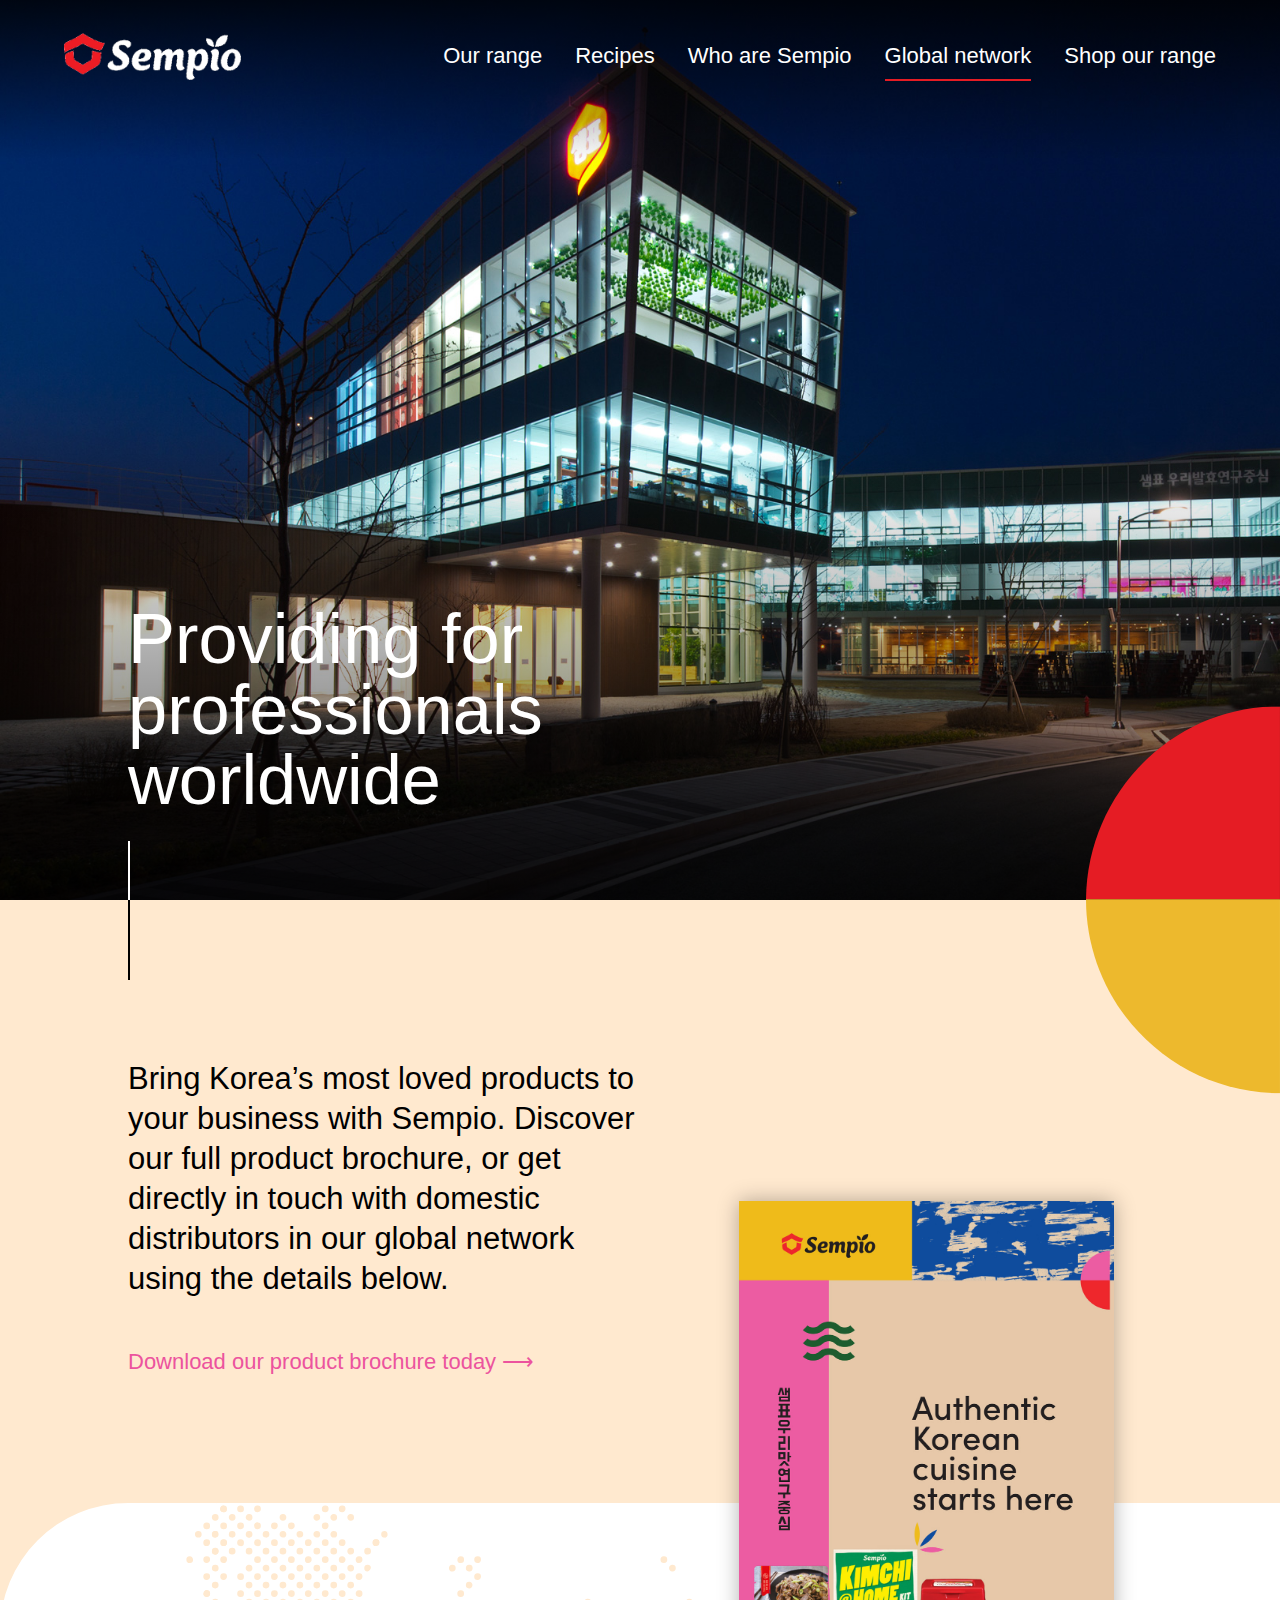
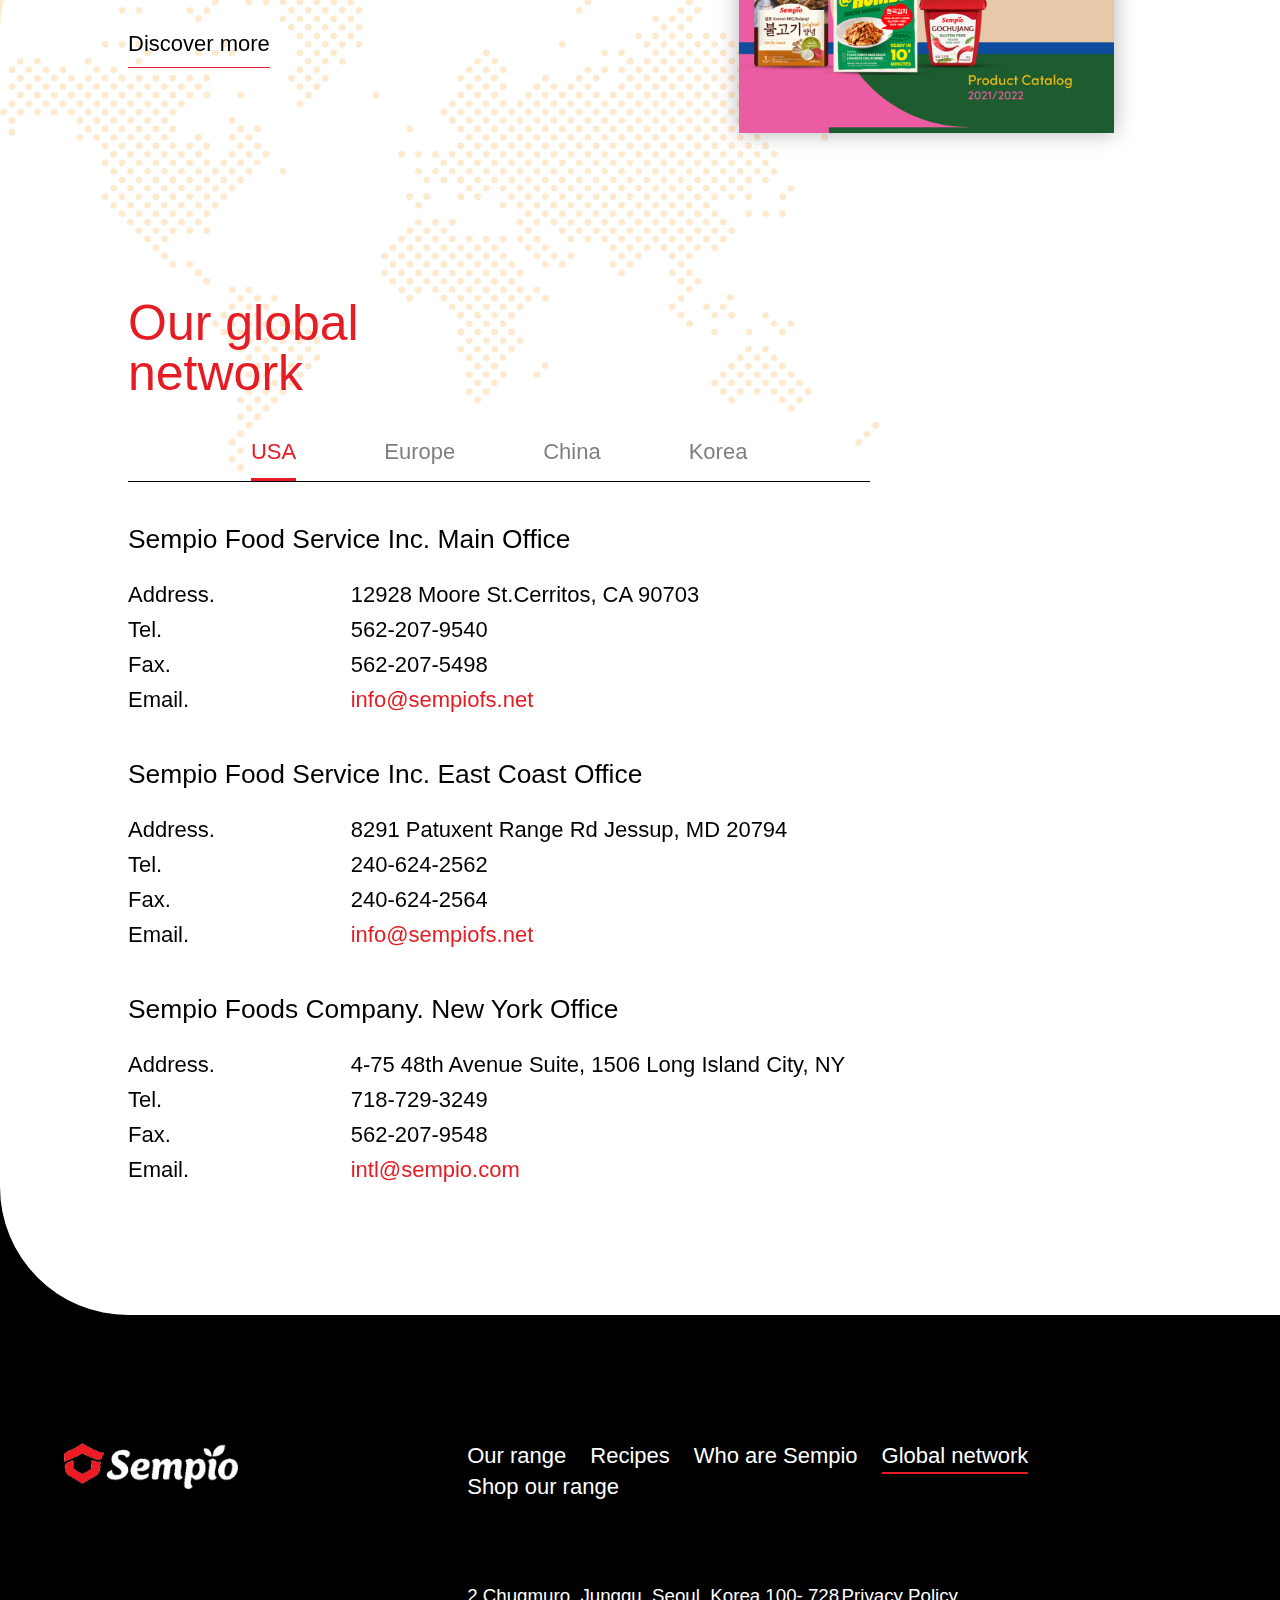
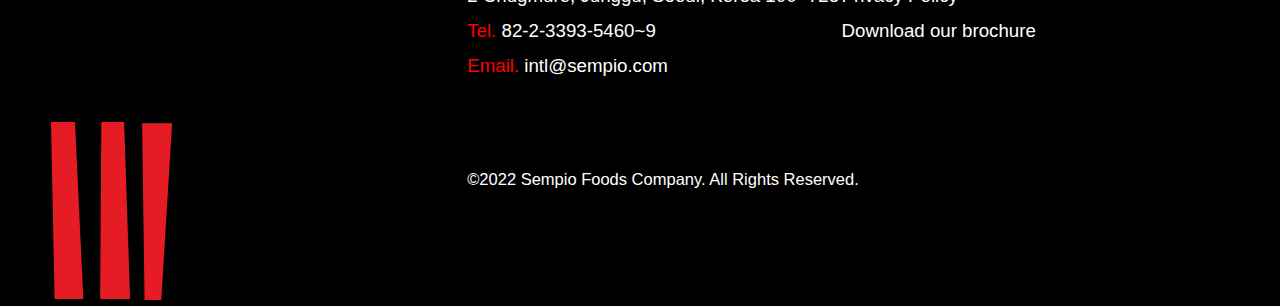
==== global_network/global_network.html @ 1a98bd33 "media query start" ====
<!DOCTYPE html>
<html lang="ko">
  <head>
    <meta charset="utf-8">
    <title>Sempio</title>
    <meta name="viewport" content="width=device-width, initial-scale=1, maximum-scale=1, minimum-scale=1, user-scalable=no">
    <link rel="stylesheet" href="../css/style.min.css">
    <script type="text/javascript" src="../js/jquery.min.js"></script>
    <script type="text/javascript" src="../js/common.js"></script>
  </head>
  <body>
    <a href="#header" class="back-to-top"><div class="bg-back"></div></a>
    <div id="wrap">
      <header id="header" class="our_range">
        <div class="wrapping">
          <div id="top-logo">
            <a href="../index.html"><img src="../img/footer-logo.png" alt="logo"></a>
          </div>
          <nav id="top-nav">
            <ul>
              <li><a href="../our_range/our_range.html">Our range</a></li>
              <li><a href="../Recipes/recipes.html">Recipes</a></li>
              <li><a href="../who_are_sempio/who_are_sempio.html">Who are Sempio</a></li>
              <li><a href="../global_network/global_network.html">Global network</a></li>
              <li><a href="#">Shop our range</a></li>
            </ul>
          </nav>
        </div>
      </header>
      <main>
        <section class="section1 global_network">
          <div class="back-bg">
            <svg class="circles" xmlns="http://www.w3.org/2000/svg" width="193.973" height="386.766" viewBox="0 0 193.973 386.766">
              <path id="Path_8634" data-name="Path 8634" d="M0,0V193.972H192.789C193.775,87.5,106.476.984,0,0Z" transform="translate(0.001 192.797) rotate(-90)" fill="#e51c24"></path>
              <path id="Path_8633" data-name="Path 8633" d="M279.091,534.324V340.356l-193.971,0C85.12,447.48,171.962,534.324,279.091,534.324Z" transform="translate(-85.12 -147.558)" fill="#edb92d"></path>
            </svg>
          </div>
          <div class="wrapping">
            <div class="inner">
              <h1>Providing for professionals worldwide</h1>
            </div>
          </div>
        </section>
        <section class="section2 global_network">
          <div class="wrapping">
            <div class="inner">
              <p>Bring Korea’s most loved products to your business with Sempio. Discover our full product brochure, or get directly in touch with domestic distributors in our global network using the details below.</p>
              <a href="#">Download our product brochure today   ⟶</a>
            </div>
            <div class="inner">
              <a href="#"><img src="../img/global_network/section2/Sempio-Brochure-Cover.jpg" alt="Sempio-Brochure-Cover"></a>
            </div>
          </div>
        </section>
        <section class="section3 global_network">
          <div class="back-bg">
            <svg class="corner-rev" xmlns="http://www.w3.org/2000/svg" width="139.523" height="139.524" viewBox="0 0 139.523 139.524">
              <path id="Path_8633" data-name="Path 8633" d="M40.877,272.734V412.258H180.4A139.524,139.524,0,0,1,40.877,272.734Z" transform="translate(-40.877 -272.734)"></path>
            </svg>
            <svg class="corner" xmlns="http://www.w3.org/2000/svg" width="139.523" height="139.524" viewBox="0 0 139.523 139.524">
              <path id="Path_8633" data-name="Path 8633" d="M40.877,272.734V412.258H180.4A139.524,139.524,0,0,1,40.877,272.734Z" transform="translate(-40.877 -272.734)"></path>
            </svg>
            <div class="dot-globe"></div>
          <div class="wrapping">
            <div class="inner">
              <a href="#">Discover more</a>
            </div>
            <div class="inner">
              <h3>Our global<br>network</h3>
              <ul class="tab-nav">
                <li class="tab"><a>USA</a></li>
                <li><a>Europe</a></li>
                <li><a>China</a></li>
                <li><a>Korea</a></li>
              </ul>
              <div class="information-box USA tab">
                <ul>
                  <li>
                    <h4>Sempio Food Service Inc. Main Office</h4>
                  </li>
                  <li>
                    <span>Address.</span>
                    <span>12928 Moore St.Cerritos, CA 90703</span>
                  </li>
                  <li>
                    <span>Tel.</span>
                    <span>562-207-9540</span>
                  </li>
                  <li>
                    <span>Fax.</span>
                    <span>562-207-5498</span>
                  </li>
                  <li>
                    <span>Email.</span>
                    <span><a href="mailto:info@sempiofs.net">info@sempiofs.net</a></span>
                  </li>
                </ul>
                <ul>
                  <li>
                    <h4>Sempio Food Service Inc. East Coast Office</h4>
                  </li>
                  <li>
                    <span>Address.</span>
                    <span>8291 Patuxent Range Rd Jessup, MD 20794</span>
                  </li>
                  <li>
                    <span>Tel.</span>
                    <span>240-624-2562</span>
                  </li>
                  <li>
                    <span>Fax.</span>
                    <span>240-624-2564</span>
                  </li>
                  <li>
                    <span>Email.</span>
                    <span><a href="mailto:info@sempiofs.net">info@sempiofs.net</a></span>
                  </li>
                </ul>
                <ul>
                  <li>
                    <h4>Sempio Foods Company. New York Office</h4>
                  </li>
                  <li>
                    <span>Address.</span>
                    <span>4-75 48th Avenue Suite, 1506 Long Island City, NY 11109</span>
                  </li>
                  <li>
                    <span>Tel.</span>
                    <span>718-729-3249</span>
                  </li>
                  <li>
                    <span>Fax.</span>
                    <span>562-207-9548</span>
                  </li>
                  <li>
                    <span>Email.</span>
                    <span><a href="mailto:intl@sempio.com">intl@sempio.com</a></span>
                  </li>
                </ul>
              </div>
              <div class="information-box Europe">
                <ul>
                  <li>
                    <h4>Sempio Foods Company. Barcelona Office</h4>
                  </li>
                  <li>
                    <span>Address.</span>
                    <span>C/Bailén, 236 1º-3ª. 08037 Barcelona, Spain</span>
                  </li>
                  <li>
                    <span>Tel.</span>
                    <span>34-934-520-089</span>
                  </li>
                  <li>
                    <span>Email.</span>
                    <span><a href="mailto:intl@sempio.com">intl@sempio.com</a></span>
                  </li>
                  <li>
                    <span>Website.</span>
                    <span><a href="https://sempio.es/">https://sempio.es/</a></span>
                  </li>
                </ul>
              </div>
              <div class="information-box China">
                <ul>
                  <li>
                    <h4>Sempio China Co., Ltd</h4>
                  </li>
                  <li>
                    <span>Address.</span>
                    <span>Room 810, No. 1888 Yishan Road, Shanghai, China 201103</span>
                  </li>
                  <li>
                    <span>Tel.</span>
                    <span>86-21-61679990</span>
                  </li>
                  <li>
                    <span>Fax.</span>
                    <span>86-21-60836985</span>
                  </li>
                  <li>
                    <span>Email.</span>
                    <span><a href="mailto:intl@sempio.com">intl@sempio.com</a></span>
                  </li>
                </ul>
              </div>
              <div class="information-box Korea">
                <ul>
                  <li>
                    <h4>Sempio Foods Company</h4>
                  </li>
                  <li>
                    <span>Address.</span>
                    <span>2 Chungmuro, Junggu, Seoul, Korea 100-728</span>
                  </li>
                  <li>
                    <span>Tel.</span>
                    <span>82-2-3393-5467, 9</span>
                  </li>
                  <li>
                    <span>Fax.</span>
                    <span>82-2-2279-9849</span>
                  </li>
                  <li>
                    <span>Email.</span>
                    <span><a href="mailto:intl@sempio.com">intl@sempio.com</a></span>
                  </li>
                </ul>
              </div>
            </div>
          </div>
        </section>
      </main>
      <footer id="footer">
        <div class="footer-bg">
          <svg class="lines" xmlns="http://www.w3.org/2000/svg" width="121.09" height="178.335" viewBox="0 0 121.09 178.335">
            <path id="Path_5767" data-name="Path 5767" d="M-8776.938,633.992h-28.754l-3.606-177.137h23.946Z" transform="translate(8809.299 -456.855)" fill="#e51c24"></path>
            <path id="Path_5766" data-name="Path 5766" d="M-8776.359,456.855h22.742l6.01,177.137h-29.955Z" transform="translate(8826.729 -456.855)" fill="#e51c24"></path>
            <path id="Path_5765" data-name="Path 5765" d="M-8731.336,634.766h-16.732l-2.4-177.137h29.955Z" transform="translate(8841.607 -456.43)" fill="#e51c24"></path>
          </svg>
        </div>
        <div class="wrapping">
          <div class="footer-logo inner">
            <img src="../img/footer-logo.png" alt="logo">
          </div>
          <div class="footer-main inner">
            <nav id="footer-nav">
              <ul>
                <li><a href="../our_range/our_range.html">Our range</a></li>
                <li><a href="../Recipes/recipes.html">Recipes</a></li>
                <li><a href="../who_are_sempio/who_are_sempio.html">Who are Sempio</a></li>
                <li><a href="../global_network/global_network.html">Global network</a></li>
                <li><a href="#">Shop our range</a></li>
              </ul>
            </nav>
            <div class="information">
              <div class="footer-main-left">
                <p>2 Chugmuro, Junggu, Seoul, Korea 100- 728</p>
                <p><span>Tel. </span>82-2-3393-5460~9</p>
                <p><span>Email. </span><a href="mailto:intl@sempio.com">intl@sempio.com</a></p>
              </div>
              <div class="footer-main-right">
                <a href="#">Privacy Policy</a>
                <a href="#">Download our brochure</a>
              </div>
            </div>
            <div class="copyright">
              &copy;2022 Sempio Foods Company. All Rights Reserved.
            </div>
          </div>
        </div>
      </footer>
      <div id="shop-our-range">
        <div class="close-btn">Close ✕</div>
        <div class="global-amazon">
          <svg xmlns="http://www.w3.org/2000/svg" width="33.712" height="34.3" viewBox="0 0 33.712 34.3">
            <g id="Group_130" data-name="Group 130" transform="translate(0.012 -0.1)">
              <g id="Group_128" data-name="Group 128">
                <path id="Path_335" data-name="Path 335" d="M29.6,14.2a2.428,2.428,0,0,0,2.1-1.4l2-4.6c-3.4.2-13.1-4.3-18-8.1C10.8,3.9,3.5,6.8,1.7,7.8A3.246,3.246,0,0,0,0,11l.5,5.7A2.857,2.857,0,0,1,2.2,15c6.1-2.7,8.6-3.5,13.4-6.4C20.4,11.4,27.1,14.2,29.6,14.2Z" fill="#fff"></path>
              </g>
              <g id="Group_129" data-name="Group 129">
                <path id="Path_336" data-name="Path 336" d="M30.9,16l-.7,6.8a6.088,6.088,0,0,1-3,4.7L15.6,34.4,4.1,27.5a6.353,6.353,0,0,1-3-4.7L.8,19.6a2.724,2.724,0,0,1,1.6-2.7l5.3-2.3.4,6a3.158,3.158,0,0,0,1.3,2.2l6.2,3.7,6.2-3.7a2.563,2.563,0,0,0,1.3-2.2l.4-6C27.3,16,29.4,16.5,30.9,16Z" fill="#fff"></path>
              </g>
            </g></svg>
          <p>Start cooking Korean inspired dishes.</p>
          <p>Shop our range now:</p>
          <a href="#" class="btn">Amazon UK</a>
          <span>or</span>
          <a href="#" class="btn">Amazon US</a>
        </div>
      </div>
    </div>
  </body>
</html>
---- css/style.min.css ----
@import url("http://fonts.cdnfonts.com/css/sofia-pro");html,body{height:100%}*::selection{color:white;background:red}body{background:white;color:black;font-family:'Sofia Pro', sans-serif;font-size:22px}html,body,ul,li,h1,h2,h3,h4,h5,h6{margin:0;padding:0}h1,h2,h3,h4,h5,h6{line-height:1;font-weight:500;font-style:normal}li{list-style:none}a{text-decoration:none;color:black;transition:.3s}a:hover{color:#E51C24}.btn{display:inline-block;text-align:center;padding:12px 25px 12px;background:#E51C24;color:#fff;box-sizing:border-box;font-size:.9em;line-height:1;border-radius:0 26px 0 26px;vertical-align:middle;transition:.4s ease-in-out}.btn:hover{background:#890413;color:#fff}.slide-btn{display:flex;justify-content:center;align-items:center;background:#FFE9CF;background-image:url("../img/section2/arrow_right.png");background-position:center center;background-repeat:no-repeat;position:absolute;top:180px;cursor:pointer;width:60px;height:60px;border-radius:50%}.wrapping{width:90%;margin:0 auto;display:flex;justify-content:space-between;align-items:center;flex-wrap:wrap}.back-to-top .bg-back{position:fixed;display:block;width:70px;height:70px;bottom:0;right:0;background-color:#E51C24;background-image:url("../img/section2/arrow_upward.png");background-position:center center;background-repeat:no-repeat;z-index:100;opacity:0;transition:.3s}.back-to-top.on .bg-back{opacity:1}main .section1.mainpage{position:relative;width:100%;min-height:1000px;background-color:#FFE9CF}main .section1.mainpage .back-bg svg{position:absolute;width:65%;height:auto;bottom:0;right:0}main .section1.mainpage .wrapping{min-height:1000px}main .section1.mainpage .wrapping .inner{position:relative;flex:45%}main .section1.mainpage .wrapping .inner:nth-child(1) h1{font-size:90px}main .section1.mainpage .wrapping .inner:nth-child(1) p{width:70%;line-height:1.7em;margin:2rem 0 4rem}main .section1.mainpage .wrapping .inner:nth-child(1) .btn-group a:nth-child(2){margin-left:1.5rem}main .section1.mainpage .wrapping .inner:nth-child(2) img{position:absolute;height:auto}main .section1.mainpage .wrapping .inner:nth-child(2) img:nth-child(1){width:60%;bottom:5%;left:-7%;z-index:3}main .section1.mainpage .wrapping .inner:nth-child(2) img:nth-child(2){width:40%;bottom:4%;left:-9%;z-index:1}main .section1.mainpage .wrapping .inner:nth-child(2) img:nth-child(3){z-index:1;bottom:8%;right:0%;width:30%}main .section1.mainpage .wrapping .inner:nth-child(2) img:nth-child(4){position:relative;width:100%;z-index:2}main .section2.mainpage{position:relative;padding:9.7% 0;height:555px;overflow-x:clip;background-image:url("../img/section2/grain-pattern.svg");background-repeat:no-repeat;background-position:bottom right;background-size:80%}main .section2.mainpage:after{content:"";display:block;position:absolute;z-index:-2;bottom:0;left:0;height:30px;width:100%;background:#FFE9CF}main .section2.mainpage .back-bg .wedge{position:absolute;width:12%;height:auto;top:0;left:0}main .section2.mainpage .back-bg .wedge path{width:100%}main .section2.mainpage .back-bg .corner-bottom{position:absolute;width:10%;height:auto;fill:#FFE9CF;bottom:30px;left:0}main .section2.mainpage .wrapping{height:100%}main .section2.mainpage .wrapping .inner:nth-child(1){width:20%;height:100%}main .section2.mainpage .wrapping .inner:nth-child(1) p{position:relative;top:20%;display:inline-block;font-size:44px;font-weight:500;line-height:1em;height:422px;z-index:1}main .section2.mainpage .wrapping .inner:nth-child(2){position:relative;width:80%;height:100%}main .section2.mainpage .wrapping .inner:nth-child(2)>a{display:inline-block;height:36px;padding-bottom:11px;margin-bottom:64px;margin-left:100px;border-bottom:1px solid #E51C24}main .section2.mainpage .wrapping .inner:nth-child(2) #carousel-wrap{position:relative;width:100%;height:422px}main .section2.mainpage .wrapping .inner:nth-child(2) #carousel-wrap #carousel-prev,main .section2.mainpage .wrapping .inner:nth-child(2) #carousel-wrap #carousel-next{display:flex;justify-content:center;align-items:center;background:#ECD2B6;background-image:url("../img/section2/arrow_right.png");background-position:center center;background-repeat:no-repeat;position:absolute;top:180px;box-shadow:0px 5px 24px 0px rgba(0,0,0,0.25);cursor:pointer;width:60px;height:60px;border-radius:50%}main .section2.mainpage .wrapping .inner:nth-child(2) #carousel-wrap #carousel-prev{left:-18px;z-index:3;transform:rotate(180deg)}main .section2.mainpage .wrapping .inner:nth-child(2) #carousel-wrap #carousel-next{right:-18px;z-index:3}main .section2.mainpage .wrapping .inner:nth-child(2) #carousel-wrap #carousel{width:100%;height:100%;overflow:hidden;margin-left:100px}main .section2.mainpage .wrapping .inner:nth-child(2) #carousel-wrap #carousel ul.column{width:100%;height:422px;float:left;overflow:hidden}main .section2.mainpage .wrapping .inner:nth-child(2) #carousel-wrap #carousel ul.column li{float:left;display:inline-block;padding-right:44px;width:320px;height:100%;box-sizing:border-box}main .section2.mainpage .wrapping .inner:nth-child(2) #carousel-wrap #carousel ul.column li a{position:relative;display:block;height:414px;background-size:cover;background-position:center center;background-repeat:no-repeat}main .section2.mainpage .wrapping .inner:nth-child(2) #carousel-wrap #carousel ul.column li a:hover .shadow-box{opacity:1}main .section2.mainpage .wrapping .inner:nth-child(2) #carousel-wrap #carousel ul.column li a .product-card{position:absolute;top:0;left:0;background-color:#E51C24;color:white;font-size:0.7em;padding:0.5em 0.8em 0.6em;border-bottom-right-radius:14px;z-index:1}main .section2.mainpage .wrapping .inner:nth-child(2) #carousel-wrap #carousel ul.column li a .recipes-card-title{position:absolute;bottom:0;left:10%;display:inline-block;width:80%;z-index:1}main .section2.mainpage .wrapping .inner:nth-child(2) #carousel-wrap #carousel ul.column li a .recipes-card-title p{color:white;font-size:34px;text-align:center}main .section2.mainpage .wrapping .inner:nth-child(2) #carousel-wrap #carousel ul.column li a .shadow-box{position:absolute;z-index:0;left:0;bottom:0;width:100%;height:50%;display:inline-block;background:linear-gradient(0deg, rgba(0,0,0,0.9) 0%, rgba(0,0,0,0) 100%);opacity:.8;transition:opacity 0.3s ease}main .section3.mainpage{position:relative;width:100%;padding:14rem 0 10rem;background:#FFE9CF;overflow-x:clip}main .section3.mainpage .back-bg img{position:absolute}main .section3.mainpage .back-bg img:nth-child(1){bottom:12%;right:5%;width:1.8%;height:auto;z-index:2}main .section3.mainpage .back-bg img:nth-child(2){bottom:-120px;right:0;width:45%;height:auto;transform:translateX(50%);z-index:1}main .section3.mainpage .wrapping .inner{position:relative;padding:0 4rem;box-sizing:border-box}main .section3.mainpage .wrapping .inner:nth-child(1){flex:50%}main .section3.mainpage .wrapping .inner:nth-child(1) ul{overflow:hidden}main .section3.mainpage .wrapping .inner:nth-child(1) ul li{display:inline;width:48%}main .section3.mainpage .wrapping .inner:nth-child(1) ul li:nth-child(1){float:left}main .section3.mainpage .wrapping .inner:nth-child(1) ul li:nth-child(1) img{width:100%;height:auto}main .section3.mainpage .wrapping .inner:nth-child(1) ul li:nth-child(2){float:right;padding:4rem 0 2rem}main .section3.mainpage .wrapping .inner:nth-child(1) ul li:nth-child(2) img{width:100%;height:auto}main .section3.mainpage .wrapping .inner:nth-child(1) ul li:nth-child(3){float:right}main .section3.mainpage .wrapping .inner:nth-child(1) ul li:nth-child(3) img{width:100%;height:auto}main .section3.mainpage .wrapping .inner:nth-child(2){flex:35%}main .section3.mainpage .wrapping .inner:nth-child(2) h2{font-size:44px}main .section3.mainpage .wrapping .inner:nth-child(2) p{line-height:1.7em;margin:2rem 0 4rem}main .section3.mainpage .wrapping .inner:nth-child(2) .btn-group a:nth-child(2){margin-left:1.5rem}main .section4.mainpage{position:relative;width:100%;padding-top:15%;background-image:url("../img/section4/dot-globe-dark.svg");background-position:top right;background-size:65%;background-repeat:no-repeat}main .section4.mainpage:before{content:'';position:absolute;top:0;width:100%;height:60px;background:#FFE9CF;z-index:-1}main .section4.mainpage:after{content:'';position:absolute;bottom:0;width:100%;height:60px;background:#E51C24;z-index:-1}main .section4.mainpage .back-bg a{position:absolute}main .section4.mainpage .back-bg a:nth-child(1){width:30%;bottom:0;right:7.5rem}main .section4.mainpage .back-bg a>img{width:100%;height:auto}main .section4.mainpage .back-bg a:nth-child(2){color:#EC539E;right:50%;bottom:30%}main .section4.mainpage .back-bg a:nth-child(2):hover{color:black}main .section4.mainpage .back-bg svg{position:absolute;z-index:-1;right:0;bottom:calc(-1px + 60px);fill:#E51C24;transform:rotate(-90deg);width:12%;height:auto;max-width:240px}main .section4.mainpage .wrapping{display:block;height:89vh}main .section4.mainpage .wrapping .inner{position:relative;width:50%}main .section4.mainpage .wrapping .inner:nth-child(1) h3{font-size:50px}main .section4.mainpage .wrapping .inner:nth-child(1) p{width:100%;line-height:1.7em;margin:2rem 0 4rem}main .section4.mainpage .wrapping .inner:nth-child(1) .btn-group a:nth-child(2){margin-left:1.5rem}main .section5.mainpage{position:relative;background:#E51C24;padding:6rem 0 8rem}main .section5.mainpage .back-bg .corner{position:absolute;z-index:1;left:0;bottom:0;width:10%;max-width:240px;height:auto}main .section5.mainpage .wrapping .inner{position:relative;box-sizing:border-box}main .section5.mainpage .wrapping .inner:nth-child(1){width:50%}main .section5.mainpage .wrapping .inner:nth-child(1) img{width:100%;height:auto}main .section5.mainpage .wrapping .inner:nth-child(2){padding-left:50px;width:45%;color:white}main .section5.mainpage .wrapping .inner:nth-child(2) h3{font-size:50px;margin-top:1rem}main .section5.mainpage .wrapping .inner:nth-child(2) p{width:78%;line-height:1.7em;margin:2rem 0 4rem}main .section5.mainpage .wrapping .inner:nth-child(2) a{background:white;color:black}main .section5.mainpage .wrapping .inner:nth-child(2) a:hover{background:#890413;color:white}#header{position:absolute;width:100%;z-index:10}#header.our_range #top-nav ul li a{color:white}#header .wrapping{height:47px;padding:32px 0;overflow:hidden}#header .wrapping #top-logo{position:relative;float:left;width:147px;height:100%}#header .wrapping #top-logo a img{position:absolute;height:100%}#header .wrapping #top-nav ul{float:right;display:block}#header .wrapping #top-nav ul li{float:left;margin-left:1.5em}#header .wrapping #top-nav ul li:first-child{margin-left:0}#header .wrapping #top-nav ul li a{display:flex;justify-content:center;align-items:center;height:47px;font-weight:500;transition-property:color}#header .wrapping #top-nav ul li a.on{border-bottom:2px solid #E51C24}@media screen and (max-width: 1200px){#header{background-color:black}#header #top-logo a img{left:5vw}#header #top-logo a img:first-child{z-index:5}#header #click-header{position:absolute;top:40px;right:5vw;background:#222222;width:38px;height:28px;border-radius:4px;cursor:pointer}#header #click-header span{position:absolute;width:18px;height:2px;background:white;left:50%;top:50%;transform:translateX(-50%) translateY(-50%)}#header #click-header span:first-child{top:30%}#header #click-header span:last-child{top:70%}#header .wrapping{width:100%;overflow:visible}#header .wrapping #top-nav{flex-basis:100%}#header .wrapping #top-nav ul{width:100%;background-color:black;padding:10px 0 20px;display:none}#header .wrapping #top-nav ul li{padding-left:5vw;width:100%;margin-left:0}#header .wrapping #top-nav ul li:last-child a{border-bottom:0}#header .wrapping #top-nav ul li a{display:inline-block;padding:16px;width:100%;height:62px;line-height:32px;justify-content:flex-start;color:white;font-size:16px;border-bottom:1px solid white;box-sizing:border-box}#header .wrapping #top-nav ul li a:hover{color:#E51C24}}#footer{position:relative;background:black;color:white;padding:8rem 0;height:335px}#footer .footer-bg{display:inline-block;position:absolute;z-index:1;left:4%;bottom:0}#footer .wrapping{justify-content:space-between;align-items:stretch}#footer .wrapping .footer-logo{flex:30%}#footer .wrapping .footer-logo img{width:174px;height:auto}#footer .wrapping .footer-main{flex:60%}#footer .wrapping .footer-main #footer-nav ul{overflow:hidden}#footer .wrapping .footer-main #footer-nav ul li{float:left;margin-right:1.5rem;height:31px}#footer .wrapping .footer-main #footer-nav ul li a{display:block;color:white;transition-property:color;box-sizing:border-box;height:31px}#footer .wrapping .footer-main #footer-nav ul li a:hover{color:#E51C24}#footer .wrapping .footer-main #footer-nav ul li a.on{border-bottom:2px solid #E51C24}#footer .wrapping .footer-main #footer-nav ul li a.on:hover{color:white}#footer .wrapping .footer-main .information{display:flex;justify-content:space-between;margin-top:5rem}#footer .wrapping .footer-main .information .footer-main-left{flex:50%}#footer .wrapping .footer-main .information .footer-main-left p{margin:0;font-size:18.7px;height:35px}#footer .wrapping .footer-main .information .footer-main-left p span{color:red}#footer .wrapping .footer-main .information .footer-main-left p a{color:white}#footer .wrapping .footer-main .information .footer-main-left p a:hover{color:#E51C24}#footer .wrapping .footer-main .information .footer-main-right{flex:50%}#footer .wrapping .footer-main .information .footer-main-right a{display:block;width:100%;height:35px;font-size:18.7px;color:white}#footer .wrapping .footer-main .information .footer-main-right a:hover{color:#E51C24}#footer .wrapping .footer-main .copyright{margin-top:5rem;font-size:16.5px}section.our_range{background:#FFE9CF}.section1.our_range{position:relative;top:0;height:80vh;min-height:calc(800px - 3rem);padding-top:3rem;background:#043E97;box-sizing:border-box}.section1.our_range .back-bg img{position:absolute;left:0;bottom:0;top:auto;width:36%;height:auto}.section1.our_range .wrapping{display:flex;flex-direction:column;align-items:stretch;height:80vh;min-height:0}.section1.our_range .wrapping .inner{height:30%}.section1.our_range .wrapping .inner h1{position:relative;color:white;top:90%;font-size:90px}.section1.our_range .wrapping .inner p{margin:0;position:relative;width:60%;top:10%;left:45%;font-size:1.4em;color:white}main .section2:after{display:none}.section2.our_range{position:sticky;background:#043E97;width:100%;height:58px;padding:0;top:0;z-index:3}.section2.our_range .wrapping{display:block;height:100%}.section2.our_range .wrapping ul{overflow:hidden;height:100%}.section2.our_range .wrapping ul li{float:left;display:flex;align-items:center;margin-right:1em;height:100%;transition:.3s;box-sizing:border-box}.section2.our_range .wrapping ul li:first-child{border-bottom:2px solid #EDB92D}.section2.our_range .wrapping ul li:first-child a{color:#EDB92D}.section2.our_range .wrapping ul li:hover a{color:#EDB92D}.section2.our_range .wrapping ul li a{display:inline-block;font-size:1.1em;color:white}.section3.our_range{position:relative;padding:0}.section3.our_range .back-bg svg{position:absolute;left:0;bottom:0;width:10%;height:auto}.section3.our_range .wrapping{flex-direction:column}.section3.our_range .wrapping .inner{padding:7rem 0 0;margin-top:7rem;width:100%}.section3.our_range .wrapping .inner:first-child{padding:0}.section3.our_range .wrapping .inner:last-child{border-top:1px solid black;padding-bottom:10%}.section3.our_range .wrapping .inner h3{height:50px;font-size:2.273em;margin-bottom:0.5em}.section3.our_range .wrapping .inner p{width:40%;font-size:20px;margin-bottom:32px;line-height:1.7em}.section3.our_range .wrapping .inner>a{display:inline-block;padding-bottom:11px;border-bottom:1px solid red}.section3.our_range .wrapping .inner .swiper{width:90%}.section3.our_range .wrapping .inner .swiper .swiper-slide{width:313px;height:452px}.section3.our_range .wrapping .inner .swiper .swiper-slide a{display:flex;flex-direction:column;justify-content:center;align-items:center}.section3.our_range .wrapping .inner .swiper .swiper-slide a img{width:313px;height:412px}.section3.our_range .wrapping .inner .swiper .swiper-slide a h4{display:inline-block}.section3.our_range .wrapping .inner:last-child .swiper{width:50%}.swiper-button-next:after,.swiper-button-prev:after{display:none}.swiper-button-next.slide-btn,.swiper-button-prev.slide-btn{width:60px;height:60px;background-color:#ECD2B6}.swiper-button-prev.slide-btn{transform:rotate(180deg)}section.recipes{background:white}.section1.recipes{position:relative;top:0;height:80vh;min-height:800px;padding-top:3rem;background:#EDB92D;box-sizing:border-box}.section1.recipes .back-bg img{position:absolute;left:0;bottom:0;top:auto;width:36%;height:auto}.section1.recipes .wrapping{display:flex;flex-direction:column;align-items:stretch;height:80vh;min-height:0}.section1.recipes .wrapping .inner{height:30%}.section1.recipes .wrapping .inner h1{position:relative;top:90%;font-size:5.5vw}.section1.recipes .wrapping .inner p{margin:0;position:relative;width:60%;bottom:50%;left:45%;font-size:1.4em}.recipes-filter{background:#EDB92D;padding:0 0 48px}.recipes-filter .wrapping{justify-content:flex-start}.recipes-filter select{position:relative;margin-left:15px;outline:none;appearance:none;background:#EDB92D;border:none;color:#E51C24;font-family:'Sofia Pro', sans-serif;font-size:22px;padding-bottom:2px;text-decoration:underline;box-sizing:border-box;cursor:pointer;transition:.3s}.recipes-filter select option{background:white}.recipes-filter select:hover{color:black}.section2.recipes{position:relative}.section2.recipes .back-bg .grain-bg{position:absolute;background-image:url("../img/recipes/section2/grain-pattern-light.svg");background-color:#EDB92D;background-size:cover;height:300px;width:100%;z-index:1}.section2.recipes .back-bg svg{position:absolute;width:10%;max-width:240px;height:auto;bottom:0;left:0;z-index:1}.section2.recipes .inner{position:relative;width:100%;padding-top:150px}.section2.recipes .inner ul.column{display:flex;justify-content:flex-start;flex-wrap:wrap;width:100%;height:auto}.section2.recipes .inner ul.column li{display:inline-block;padding-right:22px;margin-bottom:22px;width:25%;max-height:700px;box-sizing:border-box;z-index:2}.section2.recipes .inner ul.column li a{position:relative;display:block;height:30vw;background-size:cover;background-position:center center;background-repeat:no-repeat}.section2.recipes .inner ul.column li a:hover .shadow-box{opacity:1}.section2.recipes .inner ul.column li a .product-card{position:absolute;top:0;left:0;background-color:#E51C24;color:white;font-size:0.7em;padding:0.5em 0.8em 0.6em;border-bottom-right-radius:14px;z-index:1}.section2.recipes .inner ul.column li a .recipes-card-title{position:absolute;bottom:0;left:10%;display:inline-block;width:80%;z-index:1}.section2.recipes .inner ul.column li a .recipes-card-title p{color:white;font-size:34px;text-align:center}.section2.recipes .inner ul.column li a .shadow-box{position:absolute;z-index:0;left:0;bottom:0;width:100%;height:50%;display:inline-block;background:linear-gradient(0deg, rgba(0,0,0,0.9) 0%, rgba(0,0,0,0) 100%);opacity:.8;transition:opacity 0.3s ease}.section2.recipes:after{content:"";display:block;position:relative;bottom:0;left:0;height:192px;width:100%;background:white}main .section1.who_are_sempio{position:relative;width:100%;height:100vh;background-image:url("../img/who_are_sempio/section1/who-are-sempio-hero.jpg");background-repeat:no-repeat;background-size:cover}main .section1.who_are_sempio:before{content:"";position:absolute;z-index:0;left:0;top:0;width:100%;height:160px;display:inline-block;background:linear-gradient(180deg, rgba(0,0,0,0.8) 0%, rgba(0,0,0,0) 100%)}main .section1.who_are_sempio:after{content:"";position:absolute;z-index:0;left:0;bottom:0;width:100%;height:50%;display:inline-block;background:linear-gradient(0deg, rgba(0,0,0,0.7) 0%, rgba(0,0,0,0) 100%)}main .section1.who_are_sempio .back-bg .yellow-pattern{position:absolute;background-image:url("../img/who_are_sempio/section1/yellow-pattern.svg");background-repeat:no-repeat;background-size:cover;bottom:0;right:0;transform:translateY(50%);width:35%;height:400px;z-index:5}main .section1.who_are_sempio .wrapping{height:100%;align-items:flex-end}main .section1.who_are_sempio .wrapping .inner{position:relative;flex-basis:70%;z-index:1}main .section1.who_are_sempio .wrapping .inner h1{margin-left:5vw;padding-bottom:1.2em;font-size:5.5vw;color:white}main .section1.who_are_sempio .wrapping .inner h1:after{content:"";position:absolute;display:block;left:5vw;bottom:0;width:2px;height:20%;background:white}main .section2.who_are_sempio{position:relative;background:#EC539E;padding:8rem 0 12rem}main .section2.who_are_sempio .back-bg svg{position:absolute;z-index:1;left:0;bottom:0;transform:translateY(50%);width:15%;height:auto;max-width:400px}main .section2.who_are_sempio .wrapping{height:100%}main .section2.who_are_sempio .wrapping .inner:nth-child(1){position:relative;flex-basis:45%}main .section2.who_are_sempio .wrapping .inner:nth-child(1) h2{display:block;font-size:44px;margin-left:6rem;padding-bottom:1.2rem}main .section2.who_are_sempio .wrapping .inner:nth-child(1) h2:before{content:"";position:absolute;display:block;left:98px;top:-128px;width:2px;height:80px;background:black}main .section2.who_are_sempio .wrapping .inner:nth-child(2){flex-basis:100%;justify-content:flex-end;position:relative;overflow:hidden}main .section2.who_are_sempio .wrapping .inner:nth-child(2) p{float:right;width:33%;height:100%;color:white;margin-bottom:1.6em;margin-right:50px;line-height:35px}main .section2.who_are_sempio .wrapping .inner:nth-child(2) p:nth-child(1){width:30%;margin-right:6rem}main .section3.who_are_sempio{position:relative;width:100%;padding:14rem 0 0;background:white;overflow-x:clip}main .section3.who_are_sempio .back-bg svg{position:absolute;z-index:1;right:-1px;top:-1px;width:10%;max-width:240px;height:auto;transform:rotate(180deg);fill:#EC539E}main .section3.who_are_sempio .wrapping{height:25vw}main .section3.who_are_sempio .wrapping .inner{position:relative;box-sizing:border-box;width:50%}main .section3.who_are_sempio .wrapping .inner:nth-child(1){padding:0 10rem 0 6rem}main .section3.who_are_sempio .wrapping .inner:nth-child(1) h2{font-size:44px}main .section3.who_are_sempio .wrapping .inner:nth-child(1) p{line-height:1.7em;margin:2rem 0 0}main .section3.who_are_sempio .wrapping .inner:nth-child(2){position:relative;padding:0;height:100%}main .section3.who_are_sempio .wrapping .inner:nth-child(2) img{position:absolute;width:75%;bottom:0;box-shadow:0px 0px 20px 0px rgba(0,0,0,0.3)}main .section4.who_are_sempio{position:relative;width:100%;margin-top:160px;padding:320px 0 160px}main .section4.who_are_sempio .back-bg .char-box{position:absolute;font-size:15vw;color:#FFE9CF}main .section4.who_are_sempio .back-bg .char-box.first{top:-30px;left:100px}main .section4.who_are_sempio .back-bg .char-box.second{top:220px;right:90px}main .section4.who_are_sempio .back-bg svg{position:absolute;right:0;bottom:0;transform:translateY(50%) rotate(180deg);width:12%;height:auto;max-width:240px;z-index:1}main .section4.who_are_sempio .wrapping{justify-content:center}main .section4.who_are_sempio .wrapping .inner{position:relative;width:50%}main .section4.who_are_sempio .wrapping .inner p{width:100%;line-height:1.7em;margin:2rem 0 2rem}main .section4.who_are_sempio .wrapping .inner p:nth-child(4){font-weight:500}main .section5.who_are_sempio{position:relative;background:#FFE9CF;padding:8rem 0 8rem;z-index:0}main .section5.who_are_sempio .back-bg svg{position:absolute;left:0;bottom:0;width:10%;max-width:240px;height:auto}main .section5.who_are_sempio .wrapping{align-items:flex-start}main .section5.who_are_sempio .wrapping .inner{position:relative;box-sizing:border-box}main .section5.who_are_sempio .wrapping .inner:nth-child(1){flex-basis:20%}main .section5.who_are_sempio .wrapping .inner:nth-child(1) .time-wrap{position:relative;top:0}main .section5.who_are_sempio .wrapping .inner:nth-child(1) .time-wrap ul li{height:35px}main .section5.who_are_sempio .wrapping .inner:nth-child(2){position:relative;flex-basis:80%;padding-left:50px;width:45%;color:white}main .section5.who_are_sempio .wrapping .inner:nth-child(2) svg{position:absolute;top:0;left:50%}main .section5.who_are_sempio .wrapping .inner:nth-child(2) ul{padding-top:2rem}main .section5.who_are_sempio .wrapping .inner:nth-child(2) ul .timeline{overflow:hidden;width:100%;padding:3rem 0 5rem}main .section5.who_are_sempio .wrapping .inner:nth-child(2) ul .timeline h4{position:relative;text-align:center;font-size:26.4px;color:black}main .section5.who_are_sempio .wrapping .inner:nth-child(2) ul .timeline h4:after{position:absolute;display:block;content:'';width:3px;height:30px;background:black;left:calc( 50% - 1.5px);bottom:-80px}main .section5.who_are_sempio .wrapping .inner:nth-child(2) ul .timeline h4:before{position:absolute;display:block;content:'';width:10px;height:2px;background:black;left:calc( 50% - 5px);bottom:-50px}main .section5.who_are_sempio .wrapping .inner:nth-child(2) ul .timeline-items{width:100%}main .section5.who_are_sempio .wrapping .inner:nth-child(2) ul .timeline-items .timeline-content{display:block;width:calc(50% + 1.5px);height:100%}main .section5.who_are_sempio .wrapping .inner:nth-child(2) ul .timeline-items .timeline-content .side-bg.left{position:absolute;left:0;top:0;width:150px;height:300px}main .section5.who_are_sempio .wrapping .inner:nth-child(2) ul .timeline-items .timeline-content .side-bg.left .box-img{position:absolute;top:0;background-color:#235b22;width:100%;height:50%}main .section5.who_are_sempio .wrapping .inner:nth-child(2) ul .timeline-items .timeline-content .side-bg.left svg{position:absolute;top:150px;left:0}main .section5.who_are_sempio .wrapping .inner:nth-child(2) ul .timeline-items .timeline-content .side-bg.right{position:absolute;right:0;top:0;width:150px;height:300px}main .section5.who_are_sempio .wrapping .inner:nth-child(2) ul .timeline-items .timeline-content .side-bg.right .box-img{position:absolute;top:0;background-color:#235b22;width:100%;height:50%}main .section5.who_are_sempio .wrapping .inner:nth-child(2) ul .timeline-items .timeline-content .side-bg.right svg{position:absolute;top:150px;left:1px}main .section5.who_are_sempio .wrapping .inner:nth-child(2) ul .timeline-items .timeline-content img{width:auto;height:150px}main .section5.who_are_sempio .wrapping .inner:nth-child(2) ul .timeline-items .timeline-content p{color:black;margin:0;padding:1rem 2rem;min-height:150px;line-height:35px;box-sizing:border-box}main .section5.who_are_sempio .wrapping .inner:nth-child(2) ul .timeline-items .timeline-content.right{float:right;position:relative;padding-left:150px;box-sizing:border-box;border-left:3px solid black}main .section5.who_are_sempio .wrapping .inner:nth-child(2) ul .timeline-items .timeline-content.left{text-align:right;float:left;position:relative;padding-right:150px;box-sizing:border-box;border-right:3px solid black}main .section5.who_are_sempio .wrapping .inner:nth-child(2) ul .timeline-items .timeline-content.left.last:before{position:absolute;display:block;content:'';width:10px;height:2px;background:black;right:-6.25px;bottom:0}main .section5.who_are_sempio .wrapping .inner:nth-child(2) ul .timeline-items .timeline-content.right.last:after{position:absolute;display:block;content:'';width:10px;height:2px;background:black;left:-6.25px;bottom:0}main .section1.global_network{position:relative;width:100%;height:100vh;background-image:url("../img/global_network/section1/global-network-hero.jpg");background-repeat:no-repeat;background-size:cover}main .section1.global_network:before{content:"";position:absolute;z-index:0;left:0;top:0;width:100%;height:160px;display:inline-block;background:linear-gradient(180deg, rgba(0,0,0,0.8) 0%, rgba(0,0,0,0) 100%)}main .section1.global_network:after{content:"";position:absolute;z-index:0;left:0;bottom:0;width:100%;height:50%;display:inline-block;background:linear-gradient(0deg, rgba(0,0,0,0.7) 0%, rgba(0,0,0,0) 100%)}main .section1.global_network .back-bg svg{position:absolute;right:0;bottom:0;transform:translateY(50%);z-index:3}main .section1.global_network .wrapping{height:100%;align-items:flex-end}main .section1.global_network .wrapping .inner{position:relative;flex-basis:60%;z-index:1}main .section1.global_network .wrapping .inner h1{margin-left:5vw;padding-bottom:1.2em;font-size:5.5vw;color:white}main .section1.global_network .wrapping .inner h1:after{content:"";position:absolute;display:block;left:5vw;bottom:0;width:2px;height:20%;background:white}main .section2.global_network{position:relative;background:#FFE9CF;padding:8rem 0 8rem}main .section2.global_network .back-bg svg{position:absolute;z-index:1;left:0;bottom:0;transform:translateY(50%);width:15%;height:auto;max-width:400px}main .section2.global_network .wrapping{height:100%}main .section2.global_network .wrapping .inner{flex-basis:50%;position:relative}main .section2.global_network .wrapping .inner:nth-child(1) p{color:black;font-size:31px;margin-bottom:1.6em;margin-left:5vw;line-height:40px}main .section2.global_network .wrapping .inner:nth-child(1) p:before{content:"";position:absolute;display:block;left:5vw;top:-128px;width:2px;height:80px;background:black}main .section2.global_network .wrapping .inner:nth-child(1) a{color:#EC539E;transition:.3s;margin-left:5vw}main .section2.global_network .wrapping .inner:nth-child(1) a:hover{color:black}main .section2.global_network .wrapping .inner:nth-child(2) a{display:block}main .section2.global_network .wrapping .inner:nth-child(2) a img{position:absolute;width:65%;height:auto;right:8vw;box-shadow:0px 0px 20px 0px rgba(0,0,0,0.3);z-index:3}main .section3.global_network{position:relative;width:100%;padding:128px 0 128px;background:white;overflow-x:clip}main .section3.global_network .back-bg .corner-rev{position:absolute;z-index:1;left:0;top:0;width:10%;max-width:240px;height:auto;transform:rotate(90deg);fill:#FFE9CF}main .section3.global_network .back-bg .corner{position:absolute;z-index:1;left:0;bottom:0;width:10%;max-width:240px;height:auto}main .section3.global_network .back-bg .dot-globe{position:absolute;background:url("../img/global_network/section3/dot-globe.svg");background-repeat:no-repeat;background-size:contain;width:70%;height:100%;top:0;left:0}main .section3.global_network .wrapping{height:100%}main .section3.global_network .wrapping .inner{position:relative;box-sizing:border-box;width:50%;height:100%}main .section3.global_network .wrapping .inner:nth-child(1){flex-basis:40%;padding-left:5vw;height:17vw}main .section3.global_network .wrapping .inner:nth-child(1) a{padding-bottom:11px;margin-bottom:64px;border-bottom:1px solid #E51C24}main .section3.global_network .wrapping .inner:nth-child(2){flex-basis:70%;padding-left:5vw}main .section3.global_network .wrapping .inner:nth-child(2) h3{margin:50px 0 25px;width:100%;font-size:50px;color:#E51C24}main .section3.global_network .wrapping .inner:nth-child(2)>ul{display:flex;justify-content:center;align-items:center;border-bottom:1px solid black}main .section3.global_network .wrapping .inner:nth-child(2)>ul li{height:58px;padding:10px 0;margin:0 44px;box-sizing:border-box;cursor:pointer}main .section3.global_network .wrapping .inner:nth-child(2)>ul li a{display:block;height:100%;line-height:38px;color:#7f7f7f}main .section3.global_network .wrapping .inner:nth-child(2)>ul li:hover a{color:#E51C24}main .section3.global_network .wrapping .inner:nth-child(2)>ul li.tab{border-bottom:3px solid #E51C24}main .section3.global_network .wrapping .inner:nth-child(2)>ul li.tab a{color:#E51C24}main .section3.global_network .wrapping .inner:nth-child(2) .information-box{padding-top:44px;display:none}main .section3.global_network .wrapping .inner:nth-child(2) .information-box.tab{display:block}main .section3.global_network .wrapping .inner:nth-child(2) .information-box ul{padding-top:44px}main .section3.global_network .wrapping .inner:nth-child(2) .information-box ul:first-child{padding-top:0}main .section3.global_network .wrapping .inner:nth-child(2) .information-box ul li{overflow:hidden;height:35px;line-height:35px}main .section3.global_network .wrapping .inner:nth-child(2) .information-box ul li:first-child{margin-bottom:16px}main .section3.global_network .wrapping .inner:nth-child(2) .information-box ul li h4{font-size:26.4px}main .section3.global_network .wrapping .inner:nth-child(2) .information-box ul li span{display:block}main .section3.global_network .wrapping .inner:nth-child(2) .information-box ul li span:first-child{float:left;width:30%}main .section3.global_network .wrapping .inner:nth-child(2) .information-box ul li span:last-child{float:right;width:70%}main .section3.global_network .wrapping .inner:nth-child(2) .information-box ul li span a{color:#E51C24;cursor:pointer}#shop-our-range{position:fixed;display:flex;justify-content:center;align-items:center;width:100vw;height:100vh;color:white;top:0;bottom:0;left:0;right:0;background-color:rgba(226,28,36,0.96);transition:.7s;z-index:-1;opacity:0}#shop-our-range.active{z-index:10;opacity:1}#shop-our-range .close-btn{position:absolute;top:2rem;left:50%;transform:translateX(-50%);transition:.4s;cursor:pointer}#shop-our-range .close-btn:hover{color:#890413}#shop-our-range .global-amazon{text-align:center}#shop-our-range .global-amazon p{font-size:30px;margin-top:0;margin-bottom:16px}#shop-our-range .global-amazon p:nth-of-type(2){margin-bottom:64px}#shop-our-range .global-amazon .btn{background:white;color:black}#shop-our-range .global-amazon .btn:hover{background:#890413;color:white}#shop-our-range .global-amazon span{margin:0 16px}
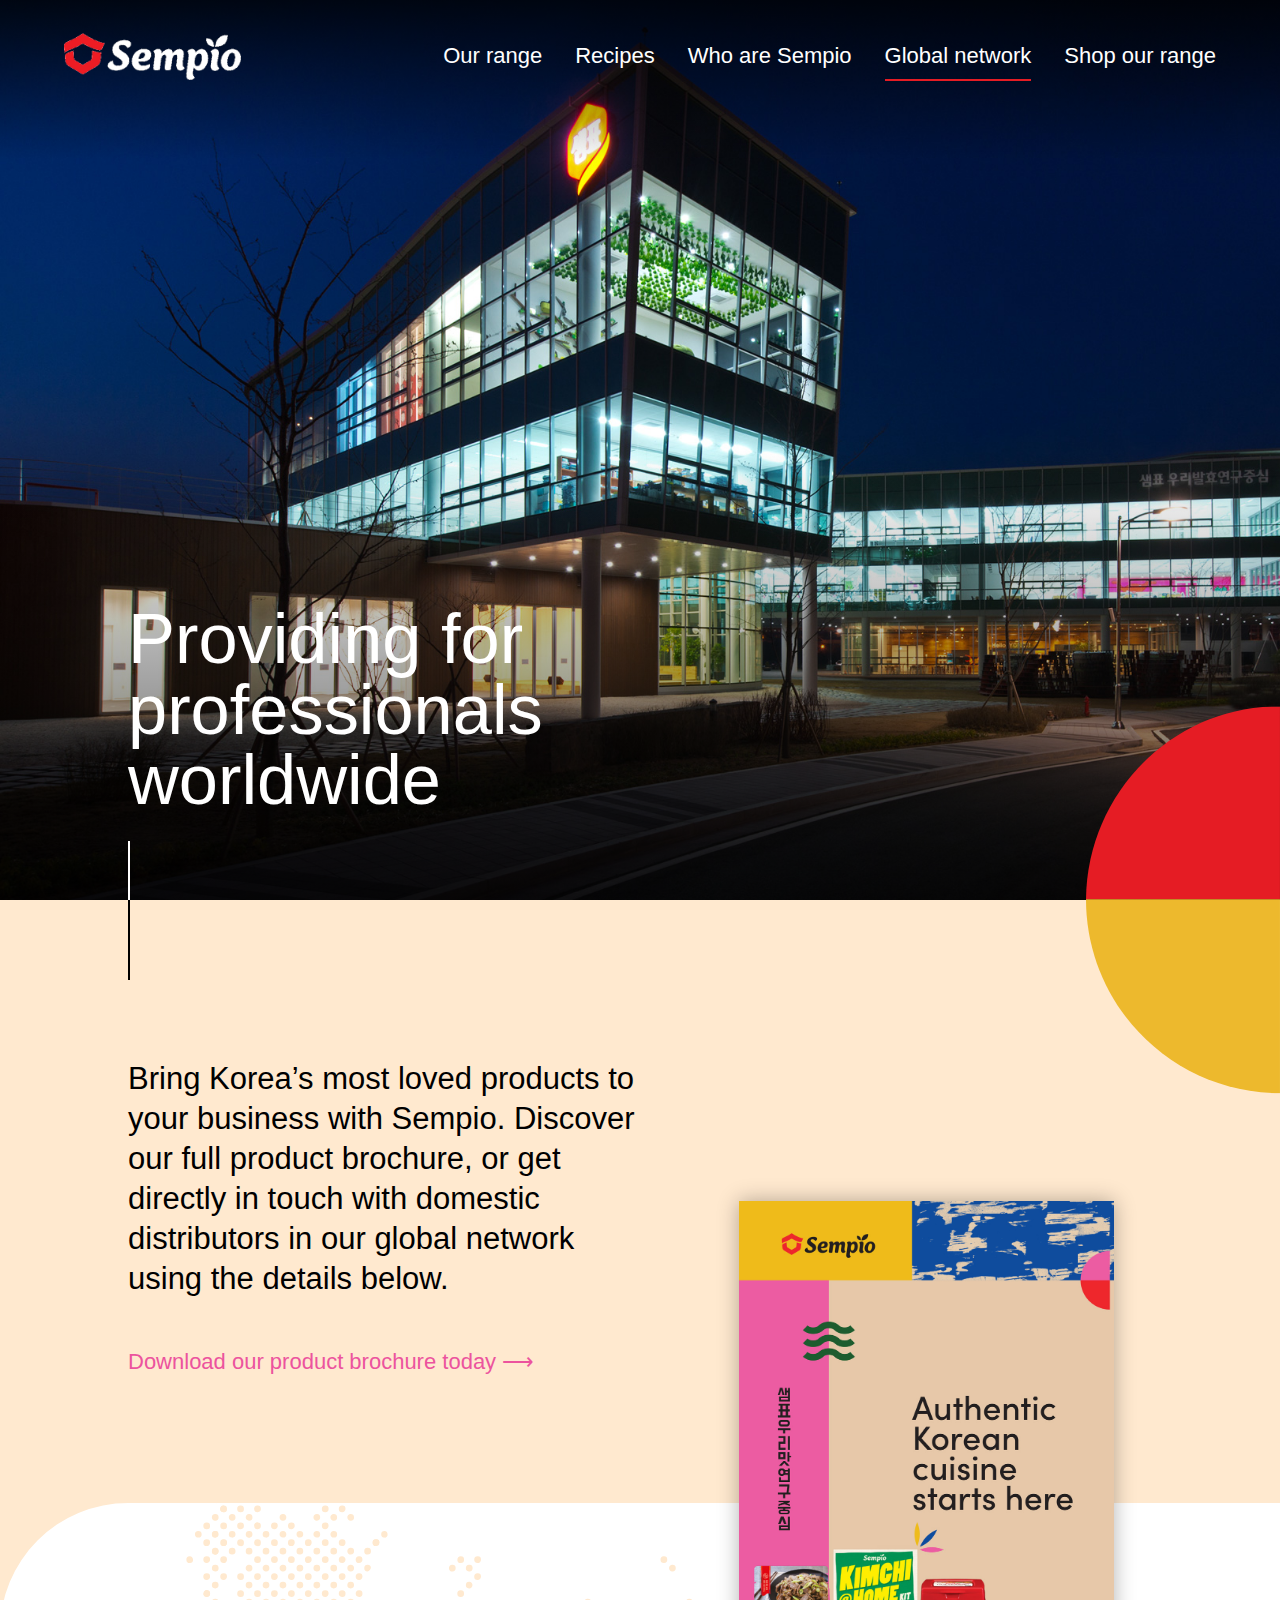
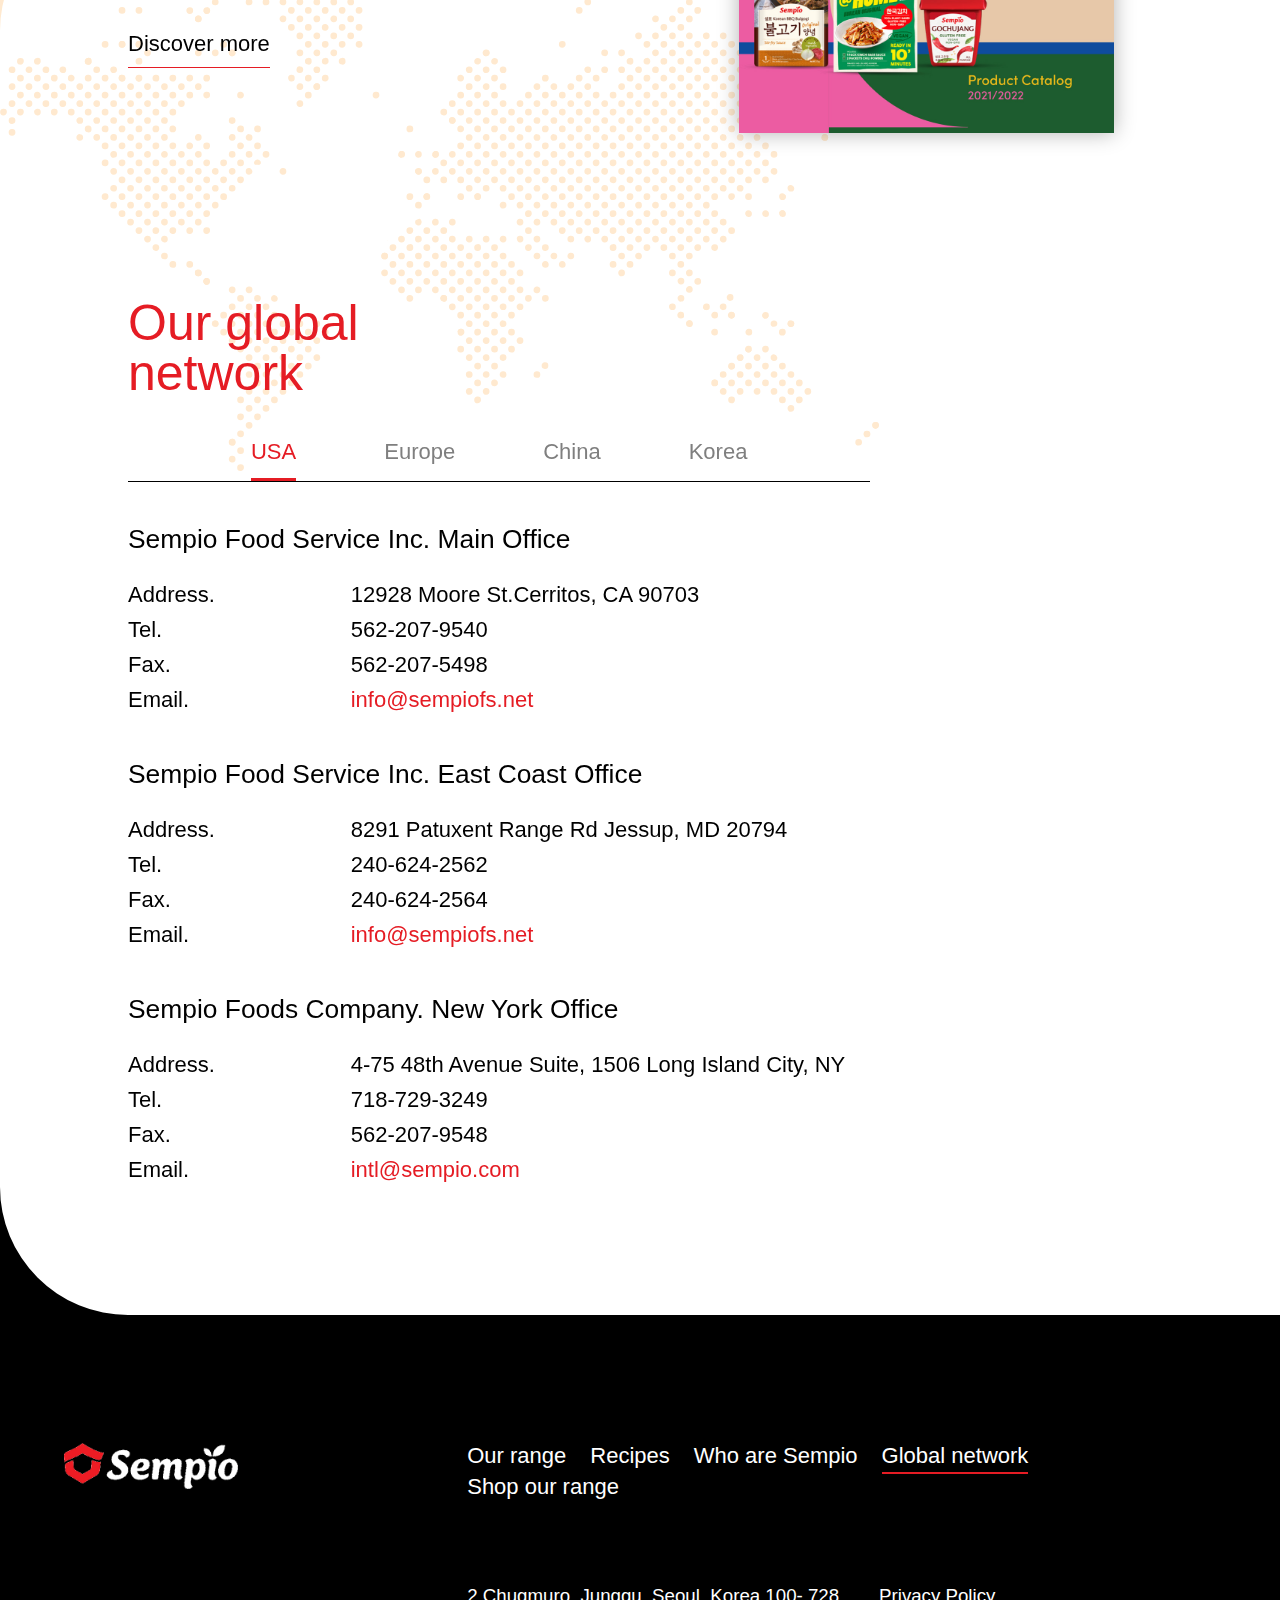
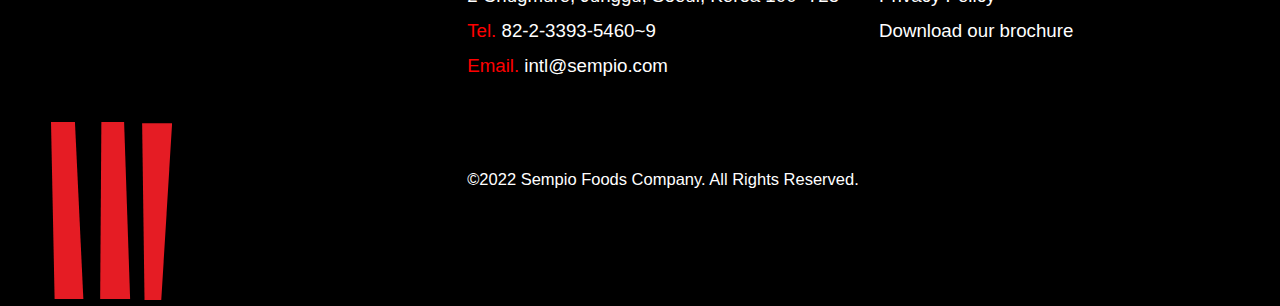
==== commit 06c16068: "mainpage media query" ====
--- a/global_network/global_network.html
+++ b/global_network/global_network.html
@@ -26,6 +26,7 @@
             </ul>
           </nav>
         </div>
+        <span id="click-header"><span></span><span></span><span></span></span>
       </header>
       <main>
         <section class="section1 global_network">
--- a/css/style.min.css
+++ b/css/style.min.css
@@ -1 +1 @@
-@import url("http://fonts.cdnfonts.com/css/sofia-pro");html,body{height:100%}*::selection{color:white;background:red}body{background:white;color:black;font-family:'Sofia Pro', sans-serif;font-size:22px}html,body,ul,li,h1,h2,h3,h4,h5,h6{margin:0;padding:0}h1,h2,h3,h4,h5,h6{line-height:1;font-weight:500;font-style:normal}li{list-style:none}a{text-decoration:none;color:black;transition:.3s}a:hover{color:#E51C24}.btn{display:inline-block;text-align:center;padding:12px 25px 12px;background:#E51C24;color:#fff;box-sizing:border-box;font-size:.9em;line-height:1;border-radius:0 26px 0 26px;vertical-align:middle;transition:.4s ease-in-out}.btn:hover{background:#890413;color:#fff}.slide-btn{display:flex;justify-content:center;align-items:center;background:#FFE9CF;background-image:url("../img/section2/arrow_right.png");background-position:center center;background-repeat:no-repeat;position:absolute;top:180px;cursor:pointer;width:60px;height:60px;border-radius:50%}.wrapping{width:90%;margin:0 auto;display:flex;justify-content:space-between;align-items:center;flex-wrap:wrap}.back-to-top .bg-back{position:fixed;display:block;width:70px;height:70px;bottom:0;right:0;background-color:#E51C24;background-image:url("../img/section2/arrow_upward.png");background-position:center center;background-repeat:no-repeat;z-index:100;opacity:0;transition:.3s}.back-to-top.on .bg-back{opacity:1}main .section1.mainpage{position:relative;width:100%;min-height:1000px;background-color:#FFE9CF}main .section1.mainpage .back-bg svg{position:absolute;width:65%;height:auto;bottom:0;right:0}main .section1.mainpage .wrapping{min-height:1000px}main .section1.mainpage .wrapping .inner{position:relative;flex:45%}main .section1.mainpage .wrapping .inner:nth-child(1) h1{font-size:90px}main .section1.mainpage .wrapping .inner:nth-child(1) p{width:70%;line-height:1.7em;margin:2rem 0 4rem}main .section1.mainpage .wrapping .inner:nth-child(1) .btn-group a:nth-child(2){margin-left:1.5rem}main .section1.mainpage .wrapping .inner:nth-child(2) img{position:absolute;height:auto}main .section1.mainpage .wrapping .inner:nth-child(2) img:nth-child(1){width:60%;bottom:5%;left:-7%;z-index:3}main .section1.mainpage .wrapping .inner:nth-child(2) img:nth-child(2){width:40%;bottom:4%;left:-9%;z-index:1}main .section1.mainpage .wrapping .inner:nth-child(2) img:nth-child(3){z-index:1;bottom:8%;right:0%;width:30%}main .section1.mainpage .wrapping .inner:nth-child(2) img:nth-child(4){position:relative;width:100%;z-index:2}main .section2.mainpage{position:relative;padding:9.7% 0;height:555px;overflow-x:clip;background-image:url("../img/section2/grain-pattern.svg");background-repeat:no-repeat;background-position:bottom right;background-size:80%}main .section2.mainpage:after{content:"";display:block;position:absolute;z-index:-2;bottom:0;left:0;height:30px;width:100%;background:#FFE9CF}main .section2.mainpage .back-bg .wedge{position:absolute;width:12%;height:auto;top:0;left:0}main .section2.mainpage .back-bg .wedge path{width:100%}main .section2.mainpage .back-bg .corner-bottom{position:absolute;width:10%;height:auto;fill:#FFE9CF;bottom:30px;left:0}main .section2.mainpage .wrapping{height:100%}main .section2.mainpage .wrapping .inner:nth-child(1){width:20%;height:100%}main .section2.mainpage .wrapping .inner:nth-child(1) p{position:relative;top:20%;display:inline-block;font-size:44px;font-weight:500;line-height:1em;height:422px;z-index:1}main .section2.mainpage .wrapping .inner:nth-child(2){position:relative;width:80%;height:100%}main .section2.mainpage .wrapping .inner:nth-child(2)>a{display:inline-block;height:36px;padding-bottom:11px;margin-bottom:64px;margin-left:100px;border-bottom:1px solid #E51C24}main .section2.mainpage .wrapping .inner:nth-child(2) #carousel-wrap{position:relative;width:100%;height:422px}main .section2.mainpage .wrapping .inner:nth-child(2) #carousel-wrap #carousel-prev,main .section2.mainpage .wrapping .inner:nth-child(2) #carousel-wrap #carousel-next{display:flex;justify-content:center;align-items:center;background:#ECD2B6;background-image:url("../img/section2/arrow_right.png");background-position:center center;background-repeat:no-repeat;position:absolute;top:180px;box-shadow:0px 5px 24px 0px rgba(0,0,0,0.25);cursor:pointer;width:60px;height:60px;border-radius:50%}main .section2.mainpage .wrapping .inner:nth-child(2) #carousel-wrap #carousel-prev{left:-18px;z-index:3;transform:rotate(180deg)}main .section2.mainpage .wrapping .inner:nth-child(2) #carousel-wrap #carousel-next{right:-18px;z-index:3}main .section2.mainpage .wrapping .inner:nth-child(2) #carousel-wrap #carousel{width:100%;height:100%;overflow:hidden;margin-left:100px}main .section2.mainpage .wrapping .inner:nth-child(2) #carousel-wrap #carousel ul.column{width:100%;height:422px;float:left;overflow:hidden}main .section2.mainpage .wrapping .inner:nth-child(2) #carousel-wrap #carousel ul.column li{float:left;display:inline-block;padding-right:44px;width:320px;height:100%;box-sizing:border-box}main .section2.mainpage .wrapping .inner:nth-child(2) #carousel-wrap #carousel ul.column li a{position:relative;display:block;height:414px;background-size:cover;background-position:center center;background-repeat:no-repeat}main .section2.mainpage .wrapping .inner:nth-child(2) #carousel-wrap #carousel ul.column li a:hover .shadow-box{opacity:1}main .section2.mainpage .wrapping .inner:nth-child(2) #carousel-wrap #carousel ul.column li a .product-card{position:absolute;top:0;left:0;background-color:#E51C24;color:white;font-size:0.7em;padding:0.5em 0.8em 0.6em;border-bottom-right-radius:14px;z-index:1}main .section2.mainpage .wrapping .inner:nth-child(2) #carousel-wrap #carousel ul.column li a .recipes-card-title{position:absolute;bottom:0;left:10%;display:inline-block;width:80%;z-index:1}main .section2.mainpage .wrapping .inner:nth-child(2) #carousel-wrap #carousel ul.column li a .recipes-card-title p{color:white;font-size:34px;text-align:center}main .section2.mainpage .wrapping .inner:nth-child(2) #carousel-wrap #carousel ul.column li a .shadow-box{position:absolute;z-index:0;left:0;bottom:0;width:100%;height:50%;display:inline-block;background:linear-gradient(0deg, rgba(0,0,0,0.9) 0%, rgba(0,0,0,0) 100%);opacity:.8;transition:opacity 0.3s ease}main .section3.mainpage{position:relative;width:100%;padding:14rem 0 10rem;background:#FFE9CF;overflow-x:clip}main .section3.mainpage .back-bg img{position:absolute}main .section3.mainpage .back-bg img:nth-child(1){bottom:12%;right:5%;width:1.8%;height:auto;z-index:2}main .section3.mainpage .back-bg img:nth-child(2){bottom:-120px;right:0;width:45%;height:auto;transform:translateX(50%);z-index:1}main .section3.mainpage .wrapping .inner{position:relative;padding:0 4rem;box-sizing:border-box}main .section3.mainpage .wrapping .inner:nth-child(1){flex:50%}main .section3.mainpage .wrapping .inner:nth-child(1) ul{overflow:hidden}main .section3.mainpage .wrapping .inner:nth-child(1) ul li{display:inline;width:48%}main .section3.mainpage .wrapping .inner:nth-child(1) ul li:nth-child(1){float:left}main .section3.mainpage .wrapping .inner:nth-child(1) ul li:nth-child(1) img{width:100%;height:auto}main .section3.mainpage .wrapping .inner:nth-child(1) ul li:nth-child(2){float:right;padding:4rem 0 2rem}main .section3.mainpage .wrapping .inner:nth-child(1) ul li:nth-child(2) img{width:100%;height:auto}main .section3.mainpage .wrapping .inner:nth-child(1) ul li:nth-child(3){float:right}main .section3.mainpage .wrapping .inner:nth-child(1) ul li:nth-child(3) img{width:100%;height:auto}main .section3.mainpage .wrapping .inner:nth-child(2){flex:35%}main .section3.mainpage .wrapping .inner:nth-child(2) h2{font-size:44px}main .section3.mainpage .wrapping .inner:nth-child(2) p{line-height:1.7em;margin:2rem 0 4rem}main .section3.mainpage .wrapping .inner:nth-child(2) .btn-group a:nth-child(2){margin-left:1.5rem}main .section4.mainpage{position:relative;width:100%;padding-top:15%;background-image:url("../img/section4/dot-globe-dark.svg");background-position:top right;background-size:65%;background-repeat:no-repeat}main .section4.mainpage:before{content:'';position:absolute;top:0;width:100%;height:60px;background:#FFE9CF;z-index:-1}main .section4.mainpage:after{content:'';position:absolute;bottom:0;width:100%;height:60px;background:#E51C24;z-index:-1}main .section4.mainpage .back-bg a{position:absolute}main .section4.mainpage .back-bg a:nth-child(1){width:30%;bottom:0;right:7.5rem}main .section4.mainpage .back-bg a>img{width:100%;height:auto}main .section4.mainpage .back-bg a:nth-child(2){color:#EC539E;right:50%;bottom:30%}main .section4.mainpage .back-bg a:nth-child(2):hover{color:black}main .section4.mainpage .back-bg svg{position:absolute;z-index:-1;right:0;bottom:calc(-1px + 60px);fill:#E51C24;transform:rotate(-90deg);width:12%;height:auto;max-width:240px}main .section4.mainpage .wrapping{display:block;height:89vh}main .section4.mainpage .wrapping .inner{position:relative;width:50%}main .section4.mainpage .wrapping .inner:nth-child(1) h3{font-size:50px}main .section4.mainpage .wrapping .inner:nth-child(1) p{width:100%;line-height:1.7em;margin:2rem 0 4rem}main .section4.mainpage .wrapping .inner:nth-child(1) .btn-group a:nth-child(2){margin-left:1.5rem}main .section5.mainpage{position:relative;background:#E51C24;padding:6rem 0 8rem}main .section5.mainpage .back-bg .corner{position:absolute;z-index:1;left:0;bottom:0;width:10%;max-width:240px;height:auto}main .section5.mainpage .wrapping .inner{position:relative;box-sizing:border-box}main .section5.mainpage .wrapping .inner:nth-child(1){width:50%}main .section5.mainpage .wrapping .inner:nth-child(1) img{width:100%;height:auto}main .section5.mainpage .wrapping .inner:nth-child(2){padding-left:50px;width:45%;color:white}main .section5.mainpage .wrapping .inner:nth-child(2) h3{font-size:50px;margin-top:1rem}main .section5.mainpage .wrapping .inner:nth-child(2) p{width:78%;line-height:1.7em;margin:2rem 0 4rem}main .section5.mainpage .wrapping .inner:nth-child(2) a{background:white;color:black}main .section5.mainpage .wrapping .inner:nth-child(2) a:hover{background:#890413;color:white}#header{position:absolute;width:100%;z-index:10}#header.our_range #top-nav ul li a{color:white}#header .wrapping{height:47px;padding:32px 0;overflow:hidden}#header .wrapping #top-logo{position:relative;float:left;width:147px;height:100%}#header .wrapping #top-logo a img{position:absolute;height:100%}#header .wrapping #top-nav ul{float:right;display:block}#header .wrapping #top-nav ul li{float:left;margin-left:1.5em}#header .wrapping #top-nav ul li:first-child{margin-left:0}#header .wrapping #top-nav ul li a{display:flex;justify-content:center;align-items:center;height:47px;font-weight:500;transition-property:color}#header .wrapping #top-nav ul li a.on{border-bottom:2px solid #E51C24}@media screen and (max-width: 1200px){#header{background-color:black}#header #top-logo a img{left:5vw}#header #top-logo a img:first-child{z-index:5}#header #click-header{position:absolute;top:40px;right:5vw;background:#222222;width:38px;height:28px;border-radius:4px;cursor:pointer}#header #click-header span{position:absolute;width:18px;height:2px;background:white;left:50%;top:50%;transform:translateX(-50%) translateY(-50%)}#header #click-header span:first-child{top:30%}#header #click-header span:last-child{top:70%}#header .wrapping{width:100%;overflow:visible}#header .wrapping #top-nav{flex-basis:100%}#header .wrapping #top-nav ul{width:100%;background-color:black;padding:10px 0 20px;display:none}#header .wrapping #top-nav ul li{padding-left:5vw;width:100%;margin-left:0}#header .wrapping #top-nav ul li:last-child a{border-bottom:0}#header .wrapping #top-nav ul li a{display:inline-block;padding:16px;width:100%;height:62px;line-height:32px;justify-content:flex-start;color:white;font-size:16px;border-bottom:1px solid white;box-sizing:border-box}#header .wrapping #top-nav ul li a:hover{color:#E51C24}}#footer{position:relative;background:black;color:white;padding:8rem 0;height:335px}#footer .footer-bg{display:inline-block;position:absolute;z-index:1;left:4%;bottom:0}#footer .wrapping{justify-content:space-between;align-items:stretch}#footer .wrapping .footer-logo{flex:30%}#footer .wrapping .footer-logo img{width:174px;height:auto}#footer .wrapping .footer-main{flex:60%}#footer .wrapping .footer-main #footer-nav ul{overflow:hidden}#footer .wrapping .footer-main #footer-nav ul li{float:left;margin-right:1.5rem;height:31px}#footer .wrapping .footer-main #footer-nav ul li a{display:block;color:white;transition-property:color;box-sizing:border-box;height:31px}#footer .wrapping .footer-main #footer-nav ul li a:hover{color:#E51C24}#footer .wrapping .footer-main #footer-nav ul li a.on{border-bottom:2px solid #E51C24}#footer .wrapping .footer-main #footer-nav ul li a.on:hover{color:white}#footer .wrapping .footer-main .information{display:flex;justify-content:space-between;margin-top:5rem}#footer .wrapping .footer-main .information .footer-main-left{flex:50%}#footer .wrapping .footer-main .information .footer-main-left p{margin:0;font-size:18.7px;height:35px}#footer .wrapping .footer-main .information .footer-main-left p span{color:red}#footer .wrapping .footer-main .information .footer-main-left p a{color:white}#footer .wrapping .footer-main .information .footer-main-left p a:hover{color:#E51C24}#footer .wrapping .footer-main .information .footer-main-right{flex:50%}#footer .wrapping .footer-main .information .footer-main-right a{display:block;width:100%;height:35px;font-size:18.7px;color:white}#footer .wrapping .footer-main .information .footer-main-right a:hover{color:#E51C24}#footer .wrapping .footer-main .copyright{margin-top:5rem;font-size:16.5px}section.our_range{background:#FFE9CF}.section1.our_range{position:relative;top:0;height:80vh;min-height:calc(800px - 3rem);padding-top:3rem;background:#043E97;box-sizing:border-box}.section1.our_range .back-bg img{position:absolute;left:0;bottom:0;top:auto;width:36%;height:auto}.section1.our_range .wrapping{display:flex;flex-direction:column;align-items:stretch;height:80vh;min-height:0}.section1.our_range .wrapping .inner{height:30%}.section1.our_range .wrapping .inner h1{position:relative;color:white;top:90%;font-size:90px}.section1.our_range .wrapping .inner p{margin:0;position:relative;width:60%;top:10%;left:45%;font-size:1.4em;color:white}main .section2:after{display:none}.section2.our_range{position:sticky;background:#043E97;width:100%;height:58px;padding:0;top:0;z-index:3}.section2.our_range .wrapping{display:block;height:100%}.section2.our_range .wrapping ul{overflow:hidden;height:100%}.section2.our_range .wrapping ul li{float:left;display:flex;align-items:center;margin-right:1em;height:100%;transition:.3s;box-sizing:border-box}.section2.our_range .wrapping ul li:first-child{border-bottom:2px solid #EDB92D}.section2.our_range .wrapping ul li:first-child a{color:#EDB92D}.section2.our_range .wrapping ul li:hover a{color:#EDB92D}.section2.our_range .wrapping ul li a{display:inline-block;font-size:1.1em;color:white}.section3.our_range{position:relative;padding:0}.section3.our_range .back-bg svg{position:absolute;left:0;bottom:0;width:10%;height:auto}.section3.our_range .wrapping{flex-direction:column}.section3.our_range .wrapping .inner{padding:7rem 0 0;margin-top:7rem;width:100%}.section3.our_range .wrapping .inner:first-child{padding:0}.section3.our_range .wrapping .inner:last-child{border-top:1px solid black;padding-bottom:10%}.section3.our_range .wrapping .inner h3{height:50px;font-size:2.273em;margin-bottom:0.5em}.section3.our_range .wrapping .inner p{width:40%;font-size:20px;margin-bottom:32px;line-height:1.7em}.section3.our_range .wrapping .inner>a{display:inline-block;padding-bottom:11px;border-bottom:1px solid red}.section3.our_range .wrapping .inner .swiper{width:90%}.section3.our_range .wrapping .inner .swiper .swiper-slide{width:313px;height:452px}.section3.our_range .wrapping .inner .swiper .swiper-slide a{display:flex;flex-direction:column;justify-content:center;align-items:center}.section3.our_range .wrapping .inner .swiper .swiper-slide a img{width:313px;height:412px}.section3.our_range .wrapping .inner .swiper .swiper-slide a h4{display:inline-block}.section3.our_range .wrapping .inner:last-child .swiper{width:50%}.swiper-button-next:after,.swiper-button-prev:after{display:none}.swiper-button-next.slide-btn,.swiper-button-prev.slide-btn{width:60px;height:60px;background-color:#ECD2B6}.swiper-button-prev.slide-btn{transform:rotate(180deg)}section.recipes{background:white}.section1.recipes{position:relative;top:0;height:80vh;min-height:800px;padding-top:3rem;background:#EDB92D;box-sizing:border-box}.section1.recipes .back-bg img{position:absolute;left:0;bottom:0;top:auto;width:36%;height:auto}.section1.recipes .wrapping{display:flex;flex-direction:column;align-items:stretch;height:80vh;min-height:0}.section1.recipes .wrapping .inner{height:30%}.section1.recipes .wrapping .inner h1{position:relative;top:90%;font-size:5.5vw}.section1.recipes .wrapping .inner p{margin:0;position:relative;width:60%;bottom:50%;left:45%;font-size:1.4em}.recipes-filter{background:#EDB92D;padding:0 0 48px}.recipes-filter .wrapping{justify-content:flex-start}.recipes-filter select{position:relative;margin-left:15px;outline:none;appearance:none;background:#EDB92D;border:none;color:#E51C24;font-family:'Sofia Pro', sans-serif;font-size:22px;padding-bottom:2px;text-decoration:underline;box-sizing:border-box;cursor:pointer;transition:.3s}.recipes-filter select option{background:white}.recipes-filter select:hover{color:black}.section2.recipes{position:relative}.section2.recipes .back-bg .grain-bg{position:absolute;background-image:url("../img/recipes/section2/grain-pattern-light.svg");background-color:#EDB92D;background-size:cover;height:300px;width:100%;z-index:1}.section2.recipes .back-bg svg{position:absolute;width:10%;max-width:240px;height:auto;bottom:0;left:0;z-index:1}.section2.recipes .inner{position:relative;width:100%;padding-top:150px}.section2.recipes .inner ul.column{display:flex;justify-content:flex-start;flex-wrap:wrap;width:100%;height:auto}.section2.recipes .inner ul.column li{display:inline-block;padding-right:22px;margin-bottom:22px;width:25%;max-height:700px;box-sizing:border-box;z-index:2}.section2.recipes .inner ul.column li a{position:relative;display:block;height:30vw;background-size:cover;background-position:center center;background-repeat:no-repeat}.section2.recipes .inner ul.column li a:hover .shadow-box{opacity:1}.section2.recipes .inner ul.column li a .product-card{position:absolute;top:0;left:0;background-color:#E51C24;color:white;font-size:0.7em;padding:0.5em 0.8em 0.6em;border-bottom-right-radius:14px;z-index:1}.section2.recipes .inner ul.column li a .recipes-card-title{position:absolute;bottom:0;left:10%;display:inline-block;width:80%;z-index:1}.section2.recipes .inner ul.column li a .recipes-card-title p{color:white;font-size:34px;text-align:center}.section2.recipes .inner ul.column li a .shadow-box{position:absolute;z-index:0;left:0;bottom:0;width:100%;height:50%;display:inline-block;background:linear-gradient(0deg, rgba(0,0,0,0.9) 0%, rgba(0,0,0,0) 100%);opacity:.8;transition:opacity 0.3s ease}.section2.recipes:after{content:"";display:block;position:relative;bottom:0;left:0;height:192px;width:100%;background:white}main .section1.who_are_sempio{position:relative;width:100%;height:100vh;background-image:url("../img/who_are_sempio/section1/who-are-sempio-hero.jpg");background-repeat:no-repeat;background-size:cover}main .section1.who_are_sempio:before{content:"";position:absolute;z-index:0;left:0;top:0;width:100%;height:160px;display:inline-block;background:linear-gradient(180deg, rgba(0,0,0,0.8) 0%, rgba(0,0,0,0) 100%)}main .section1.who_are_sempio:after{content:"";position:absolute;z-index:0;left:0;bottom:0;width:100%;height:50%;display:inline-block;background:linear-gradient(0deg, rgba(0,0,0,0.7) 0%, rgba(0,0,0,0) 100%)}main .section1.who_are_sempio .back-bg .yellow-pattern{position:absolute;background-image:url("../img/who_are_sempio/section1/yellow-pattern.svg");background-repeat:no-repeat;background-size:cover;bottom:0;right:0;transform:translateY(50%);width:35%;height:400px;z-index:5}main .section1.who_are_sempio .wrapping{height:100%;align-items:flex-end}main .section1.who_are_sempio .wrapping .inner{position:relative;flex-basis:70%;z-index:1}main .section1.who_are_sempio .wrapping .inner h1{margin-left:5vw;padding-bottom:1.2em;font-size:5.5vw;color:white}main .section1.who_are_sempio .wrapping .inner h1:after{content:"";position:absolute;display:block;left:5vw;bottom:0;width:2px;height:20%;background:white}main .section2.who_are_sempio{position:relative;background:#EC539E;padding:8rem 0 12rem}main .section2.who_are_sempio .back-bg svg{position:absolute;z-index:1;left:0;bottom:0;transform:translateY(50%);width:15%;height:auto;max-width:400px}main .section2.who_are_sempio .wrapping{height:100%}main .section2.who_are_sempio .wrapping .inner:nth-child(1){position:relative;flex-basis:45%}main .section2.who_are_sempio .wrapping .inner:nth-child(1) h2{display:block;font-size:44px;margin-left:6rem;padding-bottom:1.2rem}main .section2.who_are_sempio .wrapping .inner:nth-child(1) h2:before{content:"";position:absolute;display:block;left:98px;top:-128px;width:2px;height:80px;background:black}main .section2.who_are_sempio .wrapping .inner:nth-child(2){flex-basis:100%;justify-content:flex-end;position:relative;overflow:hidden}main .section2.who_are_sempio .wrapping .inner:nth-child(2) p{float:right;width:33%;height:100%;color:white;margin-bottom:1.6em;margin-right:50px;line-height:35px}main .section2.who_are_sempio .wrapping .inner:nth-child(2) p:nth-child(1){width:30%;margin-right:6rem}main .section3.who_are_sempio{position:relative;width:100%;padding:14rem 0 0;background:white;overflow-x:clip}main .section3.who_are_sempio .back-bg svg{position:absolute;z-index:1;right:-1px;top:-1px;width:10%;max-width:240px;height:auto;transform:rotate(180deg);fill:#EC539E}main .section3.who_are_sempio .wrapping{height:25vw}main .section3.who_are_sempio .wrapping .inner{position:relative;box-sizing:border-box;width:50%}main .section3.who_are_sempio .wrapping .inner:nth-child(1){padding:0 10rem 0 6rem}main .section3.who_are_sempio .wrapping .inner:nth-child(1) h2{font-size:44px}main .section3.who_are_sempio .wrapping .inner:nth-child(1) p{line-height:1.7em;margin:2rem 0 0}main .section3.who_are_sempio .wrapping .inner:nth-child(2){position:relative;padding:0;height:100%}main .section3.who_are_sempio .wrapping .inner:nth-child(2) img{position:absolute;width:75%;bottom:0;box-shadow:0px 0px 20px 0px rgba(0,0,0,0.3)}main .section4.who_are_sempio{position:relative;width:100%;margin-top:160px;padding:320px 0 160px}main .section4.who_are_sempio .back-bg .char-box{position:absolute;font-size:15vw;color:#FFE9CF}main .section4.who_are_sempio .back-bg .char-box.first{top:-30px;left:100px}main .section4.who_are_sempio .back-bg .char-box.second{top:220px;right:90px}main .section4.who_are_sempio .back-bg svg{position:absolute;right:0;bottom:0;transform:translateY(50%) rotate(180deg);width:12%;height:auto;max-width:240px;z-index:1}main .section4.who_are_sempio .wrapping{justify-content:center}main .section4.who_are_sempio .wrapping .inner{position:relative;width:50%}main .section4.who_are_sempio .wrapping .inner p{width:100%;line-height:1.7em;margin:2rem 0 2rem}main .section4.who_are_sempio .wrapping .inner p:nth-child(4){font-weight:500}main .section5.who_are_sempio{position:relative;background:#FFE9CF;padding:8rem 0 8rem;z-index:0}main .section5.who_are_sempio .back-bg svg{position:absolute;left:0;bottom:0;width:10%;max-width:240px;height:auto}main .section5.who_are_sempio .wrapping{align-items:flex-start}main .section5.who_are_sempio .wrapping .inner{position:relative;box-sizing:border-box}main .section5.who_are_sempio .wrapping .inner:nth-child(1){flex-basis:20%}main .section5.who_are_sempio .wrapping .inner:nth-child(1) .time-wrap{position:relative;top:0}main .section5.who_are_sempio .wrapping .inner:nth-child(1) .time-wrap ul li{height:35px}main .section5.who_are_sempio .wrapping .inner:nth-child(2){position:relative;flex-basis:80%;padding-left:50px;width:45%;color:white}main .section5.who_are_sempio .wrapping .inner:nth-child(2) svg{position:absolute;top:0;left:50%}main .section5.who_are_sempio .wrapping .inner:nth-child(2) ul{padding-top:2rem}main .section5.who_are_sempio .wrapping .inner:nth-child(2) ul .timeline{overflow:hidden;width:100%;padding:3rem 0 5rem}main .section5.who_are_sempio .wrapping .inner:nth-child(2) ul .timeline h4{position:relative;text-align:center;font-size:26.4px;color:black}main .section5.who_are_sempio .wrapping .inner:nth-child(2) ul .timeline h4:after{position:absolute;display:block;content:'';width:3px;height:30px;background:black;left:calc( 50% - 1.5px);bottom:-80px}main .section5.who_are_sempio .wrapping .inner:nth-child(2) ul .timeline h4:before{position:absolute;display:block;content:'';width:10px;height:2px;background:black;left:calc( 50% - 5px);bottom:-50px}main .section5.who_are_sempio .wrapping .inner:nth-child(2) ul .timeline-items{width:100%}main .section5.who_are_sempio .wrapping .inner:nth-child(2) ul .timeline-items .timeline-content{display:block;width:calc(50% + 1.5px);height:100%}main .section5.who_are_sempio .wrapping .inner:nth-child(2) ul .timeline-items .timeline-content .side-bg.left{position:absolute;left:0;top:0;width:150px;height:300px}main .section5.who_are_sempio .wrapping .inner:nth-child(2) ul .timeline-items .timeline-content .side-bg.left .box-img{position:absolute;top:0;background-color:#235b22;width:100%;height:50%}main .section5.who_are_sempio .wrapping .inner:nth-child(2) ul .timeline-items .timeline-content .side-bg.left svg{position:absolute;top:150px;left:0}main .section5.who_are_sempio .wrapping .inner:nth-child(2) ul .timeline-items .timeline-content .side-bg.right{position:absolute;right:0;top:0;width:150px;height:300px}main .section5.who_are_sempio .wrapping .inner:nth-child(2) ul .timeline-items .timeline-content .side-bg.right .box-img{position:absolute;top:0;background-color:#235b22;width:100%;height:50%}main .section5.who_are_sempio .wrapping .inner:nth-child(2) ul .timeline-items .timeline-content .side-bg.right svg{position:absolute;top:150px;left:1px}main .section5.who_are_sempio .wrapping .inner:nth-child(2) ul .timeline-items .timeline-content img{width:auto;height:150px}main .section5.who_are_sempio .wrapping .inner:nth-child(2) ul .timeline-items .timeline-content p{color:black;margin:0;padding:1rem 2rem;min-height:150px;line-height:35px;box-sizing:border-box}main .section5.who_are_sempio .wrapping .inner:nth-child(2) ul .timeline-items .timeline-content.right{float:right;position:relative;padding-left:150px;box-sizing:border-box;border-left:3px solid black}main .section5.who_are_sempio .wrapping .inner:nth-child(2) ul .timeline-items .timeline-content.left{text-align:right;float:left;position:relative;padding-right:150px;box-sizing:border-box;border-right:3px solid black}main .section5.who_are_sempio .wrapping .inner:nth-child(2) ul .timeline-items .timeline-content.left.last:before{position:absolute;display:block;content:'';width:10px;height:2px;background:black;right:-6.25px;bottom:0}main .section5.who_are_sempio .wrapping .inner:nth-child(2) ul .timeline-items .timeline-content.right.last:after{position:absolute;display:block;content:'';width:10px;height:2px;background:black;left:-6.25px;bottom:0}main .section1.global_network{position:relative;width:100%;height:100vh;background-image:url("../img/global_network/section1/global-network-hero.jpg");background-repeat:no-repeat;background-size:cover}main .section1.global_network:before{content:"";position:absolute;z-index:0;left:0;top:0;width:100%;height:160px;display:inline-block;background:linear-gradient(180deg, rgba(0,0,0,0.8) 0%, rgba(0,0,0,0) 100%)}main .section1.global_network:after{content:"";position:absolute;z-index:0;left:0;bottom:0;width:100%;height:50%;display:inline-block;background:linear-gradient(0deg, rgba(0,0,0,0.7) 0%, rgba(0,0,0,0) 100%)}main .section1.global_network .back-bg svg{position:absolute;right:0;bottom:0;transform:translateY(50%);z-index:3}main .section1.global_network .wrapping{height:100%;align-items:flex-end}main .section1.global_network .wrapping .inner{position:relative;flex-basis:60%;z-index:1}main .section1.global_network .wrapping .inner h1{margin-left:5vw;padding-bottom:1.2em;font-size:5.5vw;color:white}main .section1.global_network .wrapping .inner h1:after{content:"";position:absolute;display:block;left:5vw;bottom:0;width:2px;height:20%;background:white}main .section2.global_network{position:relative;background:#FFE9CF;padding:8rem 0 8rem}main .section2.global_network .back-bg svg{position:absolute;z-index:1;left:0;bottom:0;transform:translateY(50%);width:15%;height:auto;max-width:400px}main .section2.global_network .wrapping{height:100%}main .section2.global_network .wrapping .inner{flex-basis:50%;position:relative}main .section2.global_network .wrapping .inner:nth-child(1) p{color:black;font-size:31px;margin-bottom:1.6em;margin-left:5vw;line-height:40px}main .section2.global_network .wrapping .inner:nth-child(1) p:before{content:"";position:absolute;display:block;left:5vw;top:-128px;width:2px;height:80px;background:black}main .section2.global_network .wrapping .inner:nth-child(1) a{color:#EC539E;transition:.3s;margin-left:5vw}main .section2.global_network .wrapping .inner:nth-child(1) a:hover{color:black}main .section2.global_network .wrapping .inner:nth-child(2) a{display:block}main .section2.global_network .wrapping .inner:nth-child(2) a img{position:absolute;width:65%;height:auto;right:8vw;box-shadow:0px 0px 20px 0px rgba(0,0,0,0.3);z-index:3}main .section3.global_network{position:relative;width:100%;padding:128px 0 128px;background:white;overflow-x:clip}main .section3.global_network .back-bg .corner-rev{position:absolute;z-index:1;left:0;top:0;width:10%;max-width:240px;height:auto;transform:rotate(90deg);fill:#FFE9CF}main .section3.global_network .back-bg .corner{position:absolute;z-index:1;left:0;bottom:0;width:10%;max-width:240px;height:auto}main .section3.global_network .back-bg .dot-globe{position:absolute;background:url("../img/global_network/section3/dot-globe.svg");background-repeat:no-repeat;background-size:contain;width:70%;height:100%;top:0;left:0}main .section3.global_network .wrapping{height:100%}main .section3.global_network .wrapping .inner{position:relative;box-sizing:border-box;width:50%;height:100%}main .section3.global_network .wrapping .inner:nth-child(1){flex-basis:40%;padding-left:5vw;height:17vw}main .section3.global_network .wrapping .inner:nth-child(1) a{padding-bottom:11px;margin-bottom:64px;border-bottom:1px solid #E51C24}main .section3.global_network .wrapping .inner:nth-child(2){flex-basis:70%;padding-left:5vw}main .section3.global_network .wrapping .inner:nth-child(2) h3{margin:50px 0 25px;width:100%;font-size:50px;color:#E51C24}main .section3.global_network .wrapping .inner:nth-child(2)>ul{display:flex;justify-content:center;align-items:center;border-bottom:1px solid black}main .section3.global_network .wrapping .inner:nth-child(2)>ul li{height:58px;padding:10px 0;margin:0 44px;box-sizing:border-box;cursor:pointer}main .section3.global_network .wrapping .inner:nth-child(2)>ul li a{display:block;height:100%;line-height:38px;color:#7f7f7f}main .section3.global_network .wrapping .inner:nth-child(2)>ul li:hover a{color:#E51C24}main .section3.global_network .wrapping .inner:nth-child(2)>ul li.tab{border-bottom:3px solid #E51C24}main .section3.global_network .wrapping .inner:nth-child(2)>ul li.tab a{color:#E51C24}main .section3.global_network .wrapping .inner:nth-child(2) .information-box{padding-top:44px;display:none}main .section3.global_network .wrapping .inner:nth-child(2) .information-box.tab{display:block}main .section3.global_network .wrapping .inner:nth-child(2) .information-box ul{padding-top:44px}main .section3.global_network .wrapping .inner:nth-child(2) .information-box ul:first-child{padding-top:0}main .section3.global_network .wrapping .inner:nth-child(2) .information-box ul li{overflow:hidden;height:35px;line-height:35px}main .section3.global_network .wrapping .inner:nth-child(2) .information-box ul li:first-child{margin-bottom:16px}main .section3.global_network .wrapping .inner:nth-child(2) .information-box ul li h4{font-size:26.4px}main .section3.global_network .wrapping .inner:nth-child(2) .information-box ul li span{display:block}main .section3.global_network .wrapping .inner:nth-child(2) .information-box ul li span:first-child{float:left;width:30%}main .section3.global_network .wrapping .inner:nth-child(2) .information-box ul li span:last-child{float:right;width:70%}main .section3.global_network .wrapping .inner:nth-child(2) .information-box ul li span a{color:#E51C24;cursor:pointer}#shop-our-range{position:fixed;display:flex;justify-content:center;align-items:center;width:100vw;height:100vh;color:white;top:0;bottom:0;left:0;right:0;background-color:rgba(226,28,36,0.96);transition:.7s;z-index:-1;opacity:0}#shop-our-range.active{z-index:10;opacity:1}#shop-our-range .close-btn{position:absolute;top:2rem;left:50%;transform:translateX(-50%);transition:.4s;cursor:pointer}#shop-our-range .close-btn:hover{color:#890413}#shop-our-range .global-amazon{text-align:center}#shop-our-range .global-amazon p{font-size:30px;margin-top:0;margin-bottom:16px}#shop-our-range .global-amazon p:nth-of-type(2){margin-bottom:64px}#shop-our-range .global-amazon .btn{background:white;color:black}#shop-our-range .global-amazon .btn:hover{background:#890413;color:white}#shop-our-range .global-amazon span{margin:0 16px}
+@import url("http://fonts.cdnfonts.com/css/sofia-pro");html,body{height:100%}*::selection{color:white;background:red}body{background:white;color:black;font-family:'Sofia Pro', sans-serif;font-size:22px}html,body,ul,li,h1,h2,h3,h4,h5,h6{margin:0;padding:0}h1,h2,h3,h4,h5,h6{line-height:1;font-weight:500;font-style:normal}li{list-style:none}a{text-decoration:none;color:black;transition:.3s}a:hover{color:#E51C24}.btn{display:inline-block;text-align:center;padding:12px 25px 12px;background:#E51C24;color:#fff;box-sizing:border-box;font-size:.9em;line-height:1;border-radius:0 26px 0 26px;vertical-align:middle;transition:.4s ease-in-out}.btn:hover{background:#890413;color:#fff}.slide-btn{display:flex;justify-content:center;align-items:center;background:#FFE9CF;background-image:url("../img/section2/arrow_right.png");background-position:center center;background-repeat:no-repeat;position:absolute;top:180px;cursor:pointer;width:60px;height:60px;border-radius:50%}.wrapping{width:90%;margin:0 auto;display:flex;justify-content:space-between;align-items:center;flex-wrap:wrap}.back-to-top .bg-back{position:fixed;display:block;width:70px;height:70px;bottom:0;right:0;background-color:#E51C24;background-image:url("../img/section2/arrow_upward.png");background-position:center center;background-repeat:no-repeat;z-index:100;opacity:0;transition:.3s}.back-to-top.on .bg-back{opacity:1}main .section1.mainpage{position:relative;width:100%;min-height:1000px;background-color:#FFE9CF}main .section1.mainpage .back-bg svg{position:absolute;width:65%;height:auto;bottom:0;right:0}main .section1.mainpage .wrapping{min-height:1000px}main .section1.mainpage .wrapping .inner{position:relative;flex:45%}main .section1.mainpage .wrapping .inner:nth-child(1) h1{font-size:5vw}main .section1.mainpage .wrapping .inner:nth-child(1) p{width:70%;line-height:1.7em;margin:2rem 0 4rem}main .section1.mainpage .wrapping .inner:nth-child(1) .btn-group a:nth-child(2){margin-left:1.5rem}main .section1.mainpage .wrapping .inner:nth-child(2) img{position:absolute;height:auto}main .section1.mainpage .wrapping .inner:nth-child(2) img:nth-child(1){width:60%;bottom:5%;left:-7%;z-index:3}main .section1.mainpage .wrapping .inner:nth-child(2) img:nth-child(2){width:40%;bottom:4%;left:-9%;z-index:1}main .section1.mainpage .wrapping .inner:nth-child(2) img:nth-child(3){z-index:1;bottom:8%;right:0%;width:30%}main .section1.mainpage .wrapping .inner:nth-child(2) img:nth-child(4){position:relative;width:100%;z-index:2}main .section2.mainpage{position:relative;padding:9.7% 0;height:555px;overflow-x:clip;background-image:url("../img/section2/grain-pattern.svg");background-repeat:no-repeat;background-position:bottom right;background-size:80%}main .section2.mainpage:after{content:"";display:block;position:absolute;z-index:-2;bottom:0;left:0;height:30px;width:100%;background:#FFE9CF}main .section2.mainpage .back-bg .wedge{position:absolute;width:12%;height:auto;top:0;left:0}main .section2.mainpage .back-bg .wedge path{width:100%}main .section2.mainpage .back-bg .corner-bottom{position:absolute;width:10%;height:auto;fill:#FFE9CF;bottom:30px;left:0}main .section2.mainpage .wrapping{height:100%}main .section2.mainpage .wrapping .inner:nth-child(1){width:20%;height:100%}main .section2.mainpage .wrapping .inner:nth-child(1) p{position:relative;top:20%;display:inline-block;font-size:44px;font-weight:500;line-height:1em;height:422px;z-index:1}main .section2.mainpage .wrapping .inner:nth-child(2){position:relative;width:80%;height:100%}main .section2.mainpage .wrapping .inner:nth-child(2)>a{display:inline-block;height:36px;padding-bottom:11px;margin-bottom:64px;margin-left:100px;border-bottom:1px solid #E51C24}main .section2.mainpage .wrapping .inner:nth-child(2) #carousel-wrap{position:relative;width:100%;height:422px}main .section2.mainpage .wrapping .inner:nth-child(2) #carousel-wrap #carousel-prev,main .section2.mainpage .wrapping .inner:nth-child(2) #carousel-wrap #carousel-next{display:flex;justify-content:center;align-items:center;background:#ECD2B6;background-image:url("../img/section2/arrow_right.png");background-position:center center;background-repeat:no-repeat;position:absolute;top:180px;box-shadow:0px 5px 24px 0px rgba(0,0,0,0.25);cursor:pointer;width:60px;height:60px;border-radius:50%}main .section2.mainpage .wrapping .inner:nth-child(2) #carousel-wrap #carousel-prev{left:-18px;z-index:3;transform:rotate(180deg)}main .section2.mainpage .wrapping .inner:nth-child(2) #carousel-wrap #carousel-next{right:-18px;z-index:3}main .section2.mainpage .wrapping .inner:nth-child(2) #carousel-wrap #carousel{width:100%;height:100%;overflow:hidden;margin-left:100px}main .section2.mainpage .wrapping .inner:nth-child(2) #carousel-wrap #carousel ul.column{width:100%;height:422px;float:left;overflow:hidden}main .section2.mainpage .wrapping .inner:nth-child(2) #carousel-wrap #carousel ul.column li{float:left;display:inline-block;padding-right:44px;width:320px;height:100%;box-sizing:border-box}main .section2.mainpage .wrapping .inner:nth-child(2) #carousel-wrap #carousel ul.column li a{position:relative;display:block;height:414px;background-size:cover;background-position:center center;background-repeat:no-repeat}main .section2.mainpage .wrapping .inner:nth-child(2) #carousel-wrap #carousel ul.column li a:hover .shadow-box{opacity:1}main .section2.mainpage .wrapping .inner:nth-child(2) #carousel-wrap #carousel ul.column li a .product-card{position:absolute;top:0;left:0;background-color:#E51C24;color:white;font-size:0.7em;padding:0.5em 0.8em 0.6em;border-bottom-right-radius:14px;z-index:1}main .section2.mainpage .wrapping .inner:nth-child(2) #carousel-wrap #carousel ul.column li a .recipes-card-title{position:absolute;bottom:0;left:10%;display:inline-block;width:80%;z-index:1}main .section2.mainpage .wrapping .inner:nth-child(2) #carousel-wrap #carousel ul.column li a .recipes-card-title p{color:white;font-size:34px;text-align:center}main .section2.mainpage .wrapping .inner:nth-child(2) #carousel-wrap #carousel ul.column li a .shadow-box{position:absolute;z-index:0;left:0;bottom:0;width:100%;height:50%;display:inline-block;background:linear-gradient(0deg, rgba(0,0,0,0.9) 0%, rgba(0,0,0,0) 100%);opacity:.8;transition:opacity 0.3s ease}main .section3.mainpage{position:relative;width:100%;padding:14rem 0 10rem;background:#FFE9CF;overflow-x:clip}main .section3.mainpage .back-bg img{position:absolute}main .section3.mainpage .back-bg img:nth-child(1){bottom:12%;right:5%;width:1.8%;height:auto;z-index:2}main .section3.mainpage .back-bg img:nth-child(2){bottom:-120px;right:0;width:45%;height:auto;transform:translateX(50%);z-index:1}main .section3.mainpage .wrapping .inner{position:relative;padding:0 4rem;box-sizing:border-box}main .section3.mainpage .wrapping .inner:nth-child(1){flex:50%}main .section3.mainpage .wrapping .inner:nth-child(1) ul{overflow:hidden}main .section3.mainpage .wrapping .inner:nth-child(1) ul li{display:inline;width:48%}main .section3.mainpage .wrapping .inner:nth-child(1) ul li:nth-child(1){float:left}main .section3.mainpage .wrapping .inner:nth-child(1) ul li:nth-child(1) img{width:100%;height:auto}main .section3.mainpage .wrapping .inner:nth-child(1) ul li:nth-child(2){float:right;padding:4rem 0 2rem}main .section3.mainpage .wrapping .inner:nth-child(1) ul li:nth-child(2) img{width:100%;height:auto}main .section3.mainpage .wrapping .inner:nth-child(1) ul li:nth-child(3){float:right}main .section3.mainpage .wrapping .inner:nth-child(1) ul li:nth-child(3) img{width:100%;height:auto}main .section3.mainpage .wrapping .inner:nth-child(2){flex:35%}main .section3.mainpage .wrapping .inner:nth-child(2) h2{font-size:44px}main .section3.mainpage .wrapping .inner:nth-child(2) p{line-height:1.7em;margin:2rem 0 4rem}main .section3.mainpage .wrapping .inner:nth-child(2) .btn-group a:nth-child(2){margin-left:1.5rem}main .section4.mainpage{position:relative;width:100%;padding-top:15%;background-image:url("../img/section4/dot-globe-dark.svg");background-position:top right;background-size:65%;background-repeat:no-repeat}main .section4.mainpage:before{content:'';position:absolute;top:0;width:100%;height:60px;background:#FFE9CF;z-index:-1}main .section4.mainpage:after{content:'';position:absolute;bottom:0;width:100%;height:60px;background:#E51C24;z-index:-1}main .section4.mainpage .back-bg a{position:absolute}main .section4.mainpage .back-bg a:nth-child(1){width:30%;bottom:0;right:7.5rem}main .section4.mainpage .back-bg a>img{width:100%;height:auto}main .section4.mainpage .back-bg a:nth-child(2){color:#EC539E;right:50%;bottom:30%}main .section4.mainpage .back-bg a:nth-child(2):hover{color:black}main .section4.mainpage .back-bg svg{position:absolute;z-index:-1;right:0;bottom:calc(-1px + 60px);fill:#E51C24;transform:rotate(-90deg);width:12%;height:auto;max-width:240px}main .section4.mainpage .wrapping{display:block;height:89vh}main .section4.mainpage .wrapping .inner{position:relative;width:50%}main .section4.mainpage .wrapping .inner:nth-child(1) h3{font-size:50px}main .section4.mainpage .wrapping .inner:nth-child(1) p{width:100%;line-height:1.7em;margin:2rem 0 4rem}main .section4.mainpage .wrapping .inner:nth-child(1) .btn-group a:nth-child(2){margin-left:1.5rem}main .section5.mainpage{position:relative;background:#E51C24;padding:6rem 0 8rem}main .section5.mainpage .back-bg .corner{position:absolute;z-index:1;left:0;bottom:0;width:10%;max-width:240px;height:auto}main .section5.mainpage .wrapping .inner{position:relative;box-sizing:border-box}main .section5.mainpage .wrapping .inner:nth-child(1){width:50%}main .section5.mainpage .wrapping .inner:nth-child(1) img{width:100%;height:auto}main .section5.mainpage .wrapping .inner:nth-child(2){padding-left:50px;width:45%;color:white}main .section5.mainpage .wrapping .inner:nth-child(2) h3{font-size:50px;margin-top:1rem}main .section5.mainpage .wrapping .inner:nth-child(2) p{width:78%;line-height:1.7em;margin:2rem 0 4rem}main .section5.mainpage .wrapping .inner:nth-child(2) a{background:white;color:black}main .section5.mainpage .wrapping .inner:nth-child(2) a:hover{background:#890413;color:white}@media screen and (max-width: 1200px){main .section2.mainpage{padding-top:0;height:700px}main .section2.mainpage .wrapping .inner{flex-basis:100%}main .section2.mainpage .wrapping .inner:nth-child(1){height:50px}main .section2.mainpage .wrapping .inner:nth-child(1) p{position:absolute;top:100px;left:150px;width:50%}main .section2.mainpage .wrapping .inner:nth-child(2)>a{margin-bottom:150px}main .section3.mainpage .wrapping .inner{flex-basis:50%}main .section3.mainpage .wrapping .inner:nth-child(2){padding:0}main .section3.mainpage .wrapping .inner:nth-child(2) h2{font-size:38px}main .section3.mainpage .wrapping .inner:nth-child(2) p{font-size:19px}main .section3.mainpage .wrapping .inner:nth-child(2) a{font-size:17.1px}main .section4.mainpage .back-bg a:nth-of-type(2){font-size:19px}main .section4.mainpage .wrapping{height:700px}main .section4.mainpage .wrapping .inner:nth-child(1) h3{font-size:43px}main .section4.mainpage .wrapping .inner:nth-child(1) p{font-size:19px}main .section4.mainpage .wrapping .inner:nth-child(1) a{font-size:17.1px}main .section5.mainpage .wrapping .inner:nth-child(2) h3{font-size:43px}main .section5.mainpage .wrapping .inner:nth-child(2) p{font-size:19px}main .section5.mainpage .wrapping .inner:nth-child(2) a{font-size:17.1px}}@media screen and (max-width: 990px){main .section1.mainpage{padding:111px 0 64px;min-height:500px}main .section1.mainpage .wrapping{min-height:500px}main .section1.mainpage .wrapping .inner:nth-child(1) p{font-size:19px;width:95%;margin:1rem 0 1rem}main .section1.mainpage .wrapping .inner:nth-child(1) .btn-group a:nth-child(2){display:block;width:100%;margin-left:0;margin-top:20px}main .section2.mainpage .wrapping .inner:nth-child(1) p{width:500px;left:140px}main .section3.mainpage{padding:80px 0 48px}main .section3.mainpage .back-bg{display:none}main .section3.mainpage .wrapping .inner:nth-child(1){padding:0 20px 0 0}main .section4.mainpage .back-bg a:nth-of-type(2){display:block;width:220px;line-height:30px}main .section4.mainpage .wrapping{height:600px}main .section4.mainpage .wrapping .inner:nth-child(1){width:70%}main .section4.mainpage .wrapping .inner:nth-child(1) p{margin:15px 0 15px}main .section5.mainpage .wrapping .inner{flex-basis:49%}main .section5.mainpage .wrapping .inner:nth-child(2){padding:0}main .section5.mainpage .wrapping .inner:nth-child(2) p{width:100%;margin:16px 0 24px}}@media screen and (max-width: 767px){main .section1.mainpage .wrapping .inner:nth-child(1) p{font-size:16px}main .section1.mainpage .wrapping .inner:nth-child(1) .btn-group a{font-size:16px}main .section2.mainpage .wrapping .inner{flex-basis:100%}main .section2.mainpage .wrapping .inner:nth-child(1) p{font-size:38px;left:125px}main .section3.mainpage .wrapping .inner:nth-child(1){flex-basis:100%;padding-bottom:32px}main .section3.mainpage .wrapping .inner:nth-child(2){flex-basis:100%}main .section3.mainpage .wrapping .inner:nth-child(2) h2{font-size:32px}main .section3.mainpage .wrapping .inner:nth-child(2) p{font-size:16px}main .section3.mainpage .wrapping .inner:nth-child(2) a{font-size:14.4px}main .section4.mainpage .back-bg a:nth-of-type(1){width:40vw;font-size:16px;right:50%;transform:translateX(50%);bottom:0}main .section4.mainpage .back-bg a:nth-of-type(2){width:320px;font-size:16px;transform:translateX(50%);bottom:50%;right:50%}main .section4.mainpage .wrapping{height:800px}main .section4.mainpage .wrapping .inner:nth-child(1){width:100%}main .section4.mainpage .wrapping .inner:nth-child(1) h3{font-size:36px}main .section4.mainpage .wrapping .inner:nth-child(1) p{font-size:16px;margin:16px 0 24px}main .section4.mainpage .wrapping .inner:nth-child(1) a{font-size:14.4px}main .section5.mainpage{padding:3rem 0 4rem}main .section5.mainpage .wrapping .inner{width:100%;flex-basis:100%}main .section5.mainpage .wrapping .inner:nth-child(2) h3{font-size:36px}main .section5.mainpage .wrapping .inner:nth-child(2) p{font-size:16px}main .section5.mainpage .wrapping .inner:nth-child(2) a{font-size:14.4px}}@media screen and (max-width: 575px){main .section1.mainpage .wrapping .inner{flex-basis:100%}main .section1.mainpage .wrapping .inner:nth-child(1) h1{margin-top:48px;font-size:42px}main .section1.mainpage .wrapping .inner:nth-child(1) .btn-group a{display:block;width:100%;text-align:center}main .section2.mainpage .wrapping .inner:nth-child(1) p{width:300px;font-size:38px;left:125px}main .section3.mainpage .wrapping .inner:nth-child(2) a{width:100%}main .section4.mainpage .back-bg a:nth-of-type(2){width:320px;font-size:16px;transform:translateX(50%);bottom:330px;right:50%}main .section4.mainpage .wrapping{height:650px}main .section4.mainpage .wrapping .inner:nth-child(1) a{width:100%}main .section5.mainpage .wrapping .inner:nth-child(2) a{width:100%}}#header{position:absolute;width:100%;z-index:10}#header.our_range #top-nav ul li a{color:white}#header .wrapping{height:47px;padding:32px 0;overflow:hidden}#header .wrapping #top-logo{position:relative;float:left;width:147px;height:100%}#header .wrapping #top-logo a img{position:absolute;height:100%}#header .wrapping #top-nav ul{float:right;display:block}#header .wrapping #top-nav ul li{float:left;margin-left:1.5em}#header .wrapping #top-nav ul li:first-child{margin-left:0}#header .wrapping #top-nav ul li a{display:flex;justify-content:center;align-items:center;height:47px;font-weight:500;transition-property:color}#header .wrapping #top-nav ul li a.on{border-bottom:2px solid #E51C24}@media screen and (max-width: 1200px){#header{background-color:black}#header #top-logo a img{left:5vw}#header #top-logo a img:first-child{z-index:5}#header #click-header{position:absolute;top:40px;right:5vw;background:#222222;width:38px;height:28px;border-radius:4px;cursor:pointer}#header #click-header span{position:absolute;width:18px;height:2px;background:white;left:50%;top:50%;transform:translateX(-50%) translateY(-50%)}#header #click-header span:first-child{top:30%}#header #click-header span:last-child{top:70%}#header .wrapping{width:100%;overflow:visible}#header .wrapping #top-nav{flex-basis:100%}#header .wrapping #top-nav ul{width:100%;background-color:black;padding:10px 0 20px;display:none}#header .wrapping #top-nav ul li{padding-left:5vw;width:100%;margin-left:0}#header .wrapping #top-nav ul li:last-child a{border-bottom:0}#header .wrapping #top-nav ul li a{display:inline-block;padding:16px;width:100%;height:62px;line-height:32px;justify-content:flex-start;color:white;font-size:16px;border-bottom:1px solid white;box-sizing:border-box}#header .wrapping #top-nav ul li a:hover{color:#E51C24}}#footer{position:relative;background:black;color:white;padding:8rem 0;height:335px}#footer .footer-bg{display:inline-block;position:absolute;z-index:1;left:4%;bottom:0}#footer .wrapping{justify-content:space-between;align-items:stretch}#footer .wrapping .footer-logo{flex:30%}#footer .wrapping .footer-logo img{width:174px;height:auto}#footer .wrapping .footer-main{flex:60%}#footer .wrapping .footer-main #footer-nav ul{overflow:hidden}#footer .wrapping .footer-main #footer-nav ul li{float:left;margin-right:1.5rem;height:31px}#footer .wrapping .footer-main #footer-nav ul li a{display:block;color:white;transition-property:color;box-sizing:border-box;height:31px}#footer .wrapping .footer-main #footer-nav ul li a:hover{color:#E51C24}#footer .wrapping .footer-main #footer-nav ul li a.on{border-bottom:2px solid #E51C24}#footer .wrapping .footer-main #footer-nav ul li a.on:hover{color:white}#footer .wrapping .footer-main .information{display:flex;justify-content:space-between;margin-top:5rem}#footer .wrapping .footer-main .information .footer-main-left{flex:55%}#footer .wrapping .footer-main .information .footer-main-left p{margin:0;font-size:18.7px;height:35px}#footer .wrapping .footer-main .information .footer-main-left p span{color:red}#footer .wrapping .footer-main .information .footer-main-left p a{color:white}#footer .wrapping .footer-main .information .footer-main-left p a:hover{color:#E51C24}#footer .wrapping .footer-main .information .footer-main-right{flex:45%}#footer .wrapping .footer-main .information .footer-main-right a{display:block;width:100%;height:35px;font-size:18.7px;color:white}#footer .wrapping .footer-main .information .footer-main-right a:hover{color:#E51C24}#footer .wrapping .footer-main .copyright{margin-top:5rem;font-size:16.5px}@media screen and (max-width: 1200px){#footer .wrapping .footer-logo{flex-basis:25%}#footer .wrapping .footer-main{flex-basis:75%}#footer .wrapping .footer-main #footer-nav ul li a{font-size:19px}#footer .wrapping .footer-main .information .footer-main-left p{font-size:16.15px}#footer .wrapping .footer-main .information .footer-main-right a{font-size:16.15px}#footer .wrapping .footer-main .copyright{font-size:14.25px}}@media screen and (max-width: 990px){#footer{padding:64px 0;height:390px}#footer .footer-bg{display:none}#footer .wrapping .footer-logo.inner{flex-basis:100%;padding-bottom:20px}#footer .wrapping .footer-main.inner{flex-basis:100%}}@media screen and (max-width: 767px){#footer{height:350px;padding-bottom:32px}#footer .wrapping .footer-main #footer-nav ul li{width:49%;margin-right:0}#footer .wrapping .footer-main #footer-nav ul li a{font-size:16px}#footer .wrapping .footer-main .information{margin-top:1.5rem}#footer .wrapping .footer-main .information .footer-main-left p{font-size:13.6px}#footer .wrapping .footer-main .information .footer-main-right a{font-size:13.6px}#footer .wrapping .footer-main .copyright{margin-top:1.5rem;font-size:12px}}@media screen and (max-width: 575px){#footer{height:400px}#footer .wrapping .footer-main .information{display:block}#footer .wrapping .footer-main.inner .information .footer-main-left{flex-basis:100%}#footer .wrapping .footer-main.inner .information .footer-main-left p{width:100%;height:25px}#footer .wrapping .footer-main.inner .information .footer-main-right{flex-basis:100%;padding-top:20px}#footer .wrapping .footer-main.inner .information .footer-main-right a{width:100%;height:25px}}section.our_range{background:#FFE9CF}.section1.our_range{position:relative;top:0;height:80vh;min-height:calc(800px - 3rem);padding-top:3rem;background:#043E97;box-sizing:border-box}.section1.our_range .back-bg img{position:absolute;left:0;bottom:0;top:auto;width:36%;height:auto}.section1.our_range .wrapping{display:flex;flex-direction:column;align-items:stretch;height:80vh;min-height:0}.section1.our_range .wrapping .inner{height:30%}.section1.our_range .wrapping .inner h1{position:relative;color:white;top:90%;font-size:90px}.section1.our_range .wrapping .inner p{margin:0;position:relative;width:60%;top:10%;left:45%;font-size:1.4em;color:white}main .section2:after{display:none}.section2.our_range{position:sticky;background:#043E97;width:100%;height:58px;padding:0;top:0;z-index:3}.section2.our_range .wrapping{display:block;height:100%}.section2.our_range .wrapping ul{overflow:hidden;height:100%}.section2.our_range .wrapping ul li{float:left;display:flex;align-items:center;margin-right:1em;height:100%;transition:.3s;box-sizing:border-box}.section2.our_range .wrapping ul li:first-child{border-bottom:2px solid #EDB92D}.section2.our_range .wrapping ul li:first-child a{color:#EDB92D}.section2.our_range .wrapping ul li:hover a{color:#EDB92D}.section2.our_range .wrapping ul li a{display:inline-block;font-size:1.1em;color:white}.section3.our_range{position:relative;padding:0}.section3.our_range .back-bg svg{position:absolute;left:0;bottom:0;width:10%;height:auto}.section3.our_range .wrapping{flex-direction:column}.section3.our_range .wrapping .inner{padding:7rem 0 0;margin-top:7rem;width:100%}.section3.our_range .wrapping .inner:first-child{padding:0}.section3.our_range .wrapping .inner:last-child{border-top:1px solid black;padding-bottom:10%}.section3.our_range .wrapping .inner h3{height:50px;font-size:2.273em;margin-bottom:0.5em}.section3.our_range .wrapping .inner p{width:40%;font-size:20px;margin-bottom:32px;line-height:1.7em}.section3.our_range .wrapping .inner>a{display:inline-block;padding-bottom:11px;border-bottom:1px solid red}.section3.our_range .wrapping .inner .swiper{width:90%}.section3.our_range .wrapping .inner .swiper .swiper-slide{width:313px;height:452px}.section3.our_range .wrapping .inner .swiper .swiper-slide a{display:flex;flex-direction:column;justify-content:center;align-items:center}.section3.our_range .wrapping .inner .swiper .swiper-slide a img{width:313px;height:412px}.section3.our_range .wrapping .inner .swiper .swiper-slide a h4{display:inline-block}.section3.our_range .wrapping .inner:last-child .swiper{width:50%}.swiper-button-next:after,.swiper-button-prev:after{display:none}.swiper-button-next.slide-btn,.swiper-button-prev.slide-btn{width:60px;height:60px;background-color:#ECD2B6}.swiper-button-prev.slide-btn{transform:rotate(180deg)}section.recipes{background:white}.section1.recipes{position:relative;top:0;height:80vh;min-height:800px;padding-top:3rem;background:#EDB92D;box-sizing:border-box}.section1.recipes .back-bg img{position:absolute;left:0;bottom:0;top:auto;width:36%;height:auto}.section1.recipes .wrapping{display:flex;flex-direction:column;align-items:stretch;height:80vh;min-height:0}.section1.recipes .wrapping .inner{height:30%}.section1.recipes .wrapping .inner h1{position:relative;top:90%;font-size:5.5vw}.section1.recipes .wrapping .inner p{margin:0;position:relative;width:60%;bottom:50%;left:45%;font-size:1.4em}.recipes-filter{background:#EDB92D;padding:0 0 48px}.recipes-filter .wrapping{justify-content:flex-start}.recipes-filter select{position:relative;margin-left:15px;outline:none;appearance:none;background:#EDB92D;border:none;color:#E51C24;font-family:'Sofia Pro', sans-serif;font-size:22px;padding-bottom:2px;text-decoration:underline;box-sizing:border-box;cursor:pointer;transition:.3s}.recipes-filter select option{background:white}.recipes-filter select:hover{color:black}.section2.recipes{position:relative}.section2.recipes .back-bg .grain-bg{position:absolute;background-image:url("../img/recipes/section2/grain-pattern-light.svg");background-color:#EDB92D;background-size:cover;height:300px;width:100%;z-index:1}.section2.recipes .back-bg svg{position:absolute;width:10%;max-width:240px;height:auto;bottom:0;left:0;z-index:1}.section2.recipes .inner{position:relative;width:100%;padding-top:150px}.section2.recipes .inner ul.column{display:flex;justify-content:flex-start;flex-wrap:wrap;width:100%;height:auto}.section2.recipes .inner ul.column li{display:inline-block;padding-right:22px;margin-bottom:22px;width:25%;max-height:700px;box-sizing:border-box;z-index:2}.section2.recipes .inner ul.column li a{position:relative;display:block;height:30vw;background-size:cover;background-position:center center;background-repeat:no-repeat}.section2.recipes .inner ul.column li a:hover .shadow-box{opacity:1}.section2.recipes .inner ul.column li a .product-card{position:absolute;top:0;left:0;background-color:#E51C24;color:white;font-size:0.7em;padding:0.5em 0.8em 0.6em;border-bottom-right-radius:14px;z-index:1}.section2.recipes .inner ul.column li a .recipes-card-title{position:absolute;bottom:0;left:10%;display:inline-block;width:80%;z-index:1}.section2.recipes .inner ul.column li a .recipes-card-title p{color:white;font-size:34px;text-align:center}.section2.recipes .inner ul.column li a .shadow-box{position:absolute;z-index:0;left:0;bottom:0;width:100%;height:50%;display:inline-block;background:linear-gradient(0deg, rgba(0,0,0,0.9) 0%, rgba(0,0,0,0) 100%);opacity:.8;transition:opacity 0.3s ease}.section2.recipes:after{content:"";display:block;position:relative;bottom:0;left:0;height:192px;width:100%;background:white}main .section1.who_are_sempio{position:relative;width:100%;height:100vh;background-image:url("../img/who_are_sempio/section1/who-are-sempio-hero.jpg");background-repeat:no-repeat;background-size:cover}main .section1.who_are_sempio:before{content:"";position:absolute;z-index:0;left:0;top:0;width:100%;height:160px;display:inline-block;background:linear-gradient(180deg, rgba(0,0,0,0.8) 0%, rgba(0,0,0,0) 100%)}main .section1.who_are_sempio:after{content:"";position:absolute;z-index:0;left:0;bottom:0;width:100%;height:50%;display:inline-block;background:linear-gradient(0deg, rgba(0,0,0,0.7) 0%, rgba(0,0,0,0) 100%)}main .section1.who_are_sempio .back-bg .yellow-pattern{position:absolute;background-image:url("../img/who_are_sempio/section1/yellow-pattern.svg");background-repeat:no-repeat;background-size:cover;bottom:0;right:0;transform:translateY(50%);width:35%;height:400px;z-index:5}main .section1.who_are_sempio .wrapping{height:100%;align-items:flex-end}main .section1.who_are_sempio .wrapping .inner{position:relative;flex-basis:70%;z-index:1}main .section1.who_are_sempio .wrapping .inner h1{margin-left:5vw;padding-bottom:1.2em;font-size:5.5vw;color:white}main .section1.who_are_sempio .wrapping .inner h1:after{content:"";position:absolute;display:block;left:5vw;bottom:0;width:2px;height:20%;background:white}main .section2.who_are_sempio{position:relative;background:#EC539E;padding:8rem 0 12rem}main .section2.who_are_sempio .back-bg svg{position:absolute;z-index:1;left:0;bottom:0;transform:translateY(50%);width:15%;height:auto;max-width:400px}main .section2.who_are_sempio .wrapping{height:100%}main .section2.who_are_sempio .wrapping .inner:nth-child(1){position:relative;flex-basis:45%}main .section2.who_are_sempio .wrapping .inner:nth-child(1) h2{display:block;font-size:44px;margin-left:6rem;padding-bottom:1.2rem}main .section2.who_are_sempio .wrapping .inner:nth-child(1) h2:before{content:"";position:absolute;display:block;left:98px;top:-128px;width:2px;height:80px;background:black}main .section2.who_are_sempio .wrapping .inner:nth-child(2){flex-basis:100%;justify-content:flex-end;position:relative;overflow:hidden}main .section2.who_are_sempio .wrapping .inner:nth-child(2) p{float:right;width:33%;height:100%;color:white;margin-bottom:1.6em;margin-right:50px;line-height:35px}main .section2.who_are_sempio .wrapping .inner:nth-child(2) p:nth-child(1){width:30%;margin-right:6rem}main .section3.who_are_sempio{position:relative;width:100%;padding:14rem 0 0;background:white;overflow-x:clip}main .section3.who_are_sempio .back-bg svg{position:absolute;z-index:1;right:-1px;top:-1px;width:10%;max-width:240px;height:auto;transform:rotate(180deg);fill:#EC539E}main .section3.who_are_sempio .wrapping{height:25vw}main .section3.who_are_sempio .wrapping .inner{position:relative;box-sizing:border-box;width:50%}main .section3.who_are_sempio .wrapping .inner:nth-child(1){padding:0 10rem 0 6rem}main .section3.who_are_sempio .wrapping .inner:nth-child(1) h2{font-size:44px}main .section3.who_are_sempio .wrapping .inner:nth-child(1) p{line-height:1.7em;margin:2rem 0 0}main .section3.who_are_sempio .wrapping .inner:nth-child(2){position:relative;padding:0;height:100%}main .section3.who_are_sempio .wrapping .inner:nth-child(2) img{position:absolute;width:75%;bottom:0;box-shadow:0px 0px 20px 0px rgba(0,0,0,0.3)}main .section4.who_are_sempio{position:relative;width:100%;margin-top:160px;padding:320px 0 160px}main .section4.who_are_sempio .back-bg .char-box{position:absolute;font-size:15vw;color:#FFE9CF}main .section4.who_are_sempio .back-bg .char-box.first{top:-30px;left:100px}main .section4.who_are_sempio .back-bg .char-box.second{top:220px;right:90px}main .section4.who_are_sempio .back-bg svg{position:absolute;right:0;bottom:0;transform:translateY(50%) rotate(180deg);width:12%;height:auto;max-width:240px;z-index:1}main .section4.who_are_sempio .wrapping{justify-content:center}main .section4.who_are_sempio .wrapping .inner{position:relative;width:50%}main .section4.who_are_sempio .wrapping .inner p{width:100%;line-height:1.7em;margin:2rem 0 2rem}main .section4.who_are_sempio .wrapping .inner p:nth-child(4){font-weight:500}main .section5.who_are_sempio{position:relative;background:#FFE9CF;padding:8rem 0 8rem;z-index:0}main .section5.who_are_sempio .back-bg svg{position:absolute;left:0;bottom:0;width:10%;max-width:240px;height:auto}main .section5.who_are_sempio .wrapping{align-items:flex-start}main .section5.who_are_sempio .wrapping .inner{position:relative;box-sizing:border-box}main .section5.who_are_sempio .wrapping .inner:nth-child(1){flex-basis:20%}main .section5.who_are_sempio .wrapping .inner:nth-child(1) .time-wrap{position:relative;top:0}main .section5.who_are_sempio .wrapping .inner:nth-child(1) .time-wrap ul li{height:35px}main .section5.who_are_sempio .wrapping .inner:nth-child(2){position:relative;flex-basis:80%;padding-left:50px;width:45%;color:white}main .section5.who_are_sempio .wrapping .inner:nth-child(2) svg{position:absolute;top:0;left:50%}main .section5.who_are_sempio .wrapping .inner:nth-child(2) ul{padding-top:2rem}main .section5.who_are_sempio .wrapping .inner:nth-child(2) ul .timeline{overflow:hidden;width:100%;padding:3rem 0 5rem}main .section5.who_are_sempio .wrapping .inner:nth-child(2) ul .timeline h4{position:relative;text-align:center;font-size:26.4px;color:black}main .section5.who_are_sempio .wrapping .inner:nth-child(2) ul .timeline h4:after{position:absolute;display:block;content:'';width:3px;height:30px;background:black;left:calc( 50% - 1.5px);bottom:-80px}main .section5.who_are_sempio .wrapping .inner:nth-child(2) ul .timeline h4:before{position:absolute;display:block;content:'';width:10px;height:2px;background:black;left:calc( 50% - 5px);bottom:-50px}main .section5.who_are_sempio .wrapping .inner:nth-child(2) ul .timeline-items{width:100%}main .section5.who_are_sempio .wrapping .inner:nth-child(2) ul .timeline-items .timeline-content{display:block;width:calc(50% + 1.5px);height:100%}main .section5.who_are_sempio .wrapping .inner:nth-child(2) ul .timeline-items .timeline-content .side-bg.left{position:absolute;left:0;top:0;width:150px;height:300px}main .section5.who_are_sempio .wrapping .inner:nth-child(2) ul .timeline-items .timeline-content .side-bg.left .box-img{position:absolute;top:0;background-color:#235b22;width:100%;height:50%}main .section5.who_are_sempio .wrapping .inner:nth-child(2) ul .timeline-items .timeline-content .side-bg.left svg{position:absolute;top:150px;left:0}main .section5.who_are_sempio .wrapping .inner:nth-child(2) ul .timeline-items .timeline-content .side-bg.right{position:absolute;right:0;top:0;width:150px;height:300px}main .section5.who_are_sempio .wrapping .inner:nth-child(2) ul .timeline-items .timeline-content .side-bg.right .box-img{position:absolute;top:0;background-color:#235b22;width:100%;height:50%}main .section5.who_are_sempio .wrapping .inner:nth-child(2) ul .timeline-items .timeline-content .side-bg.right svg{position:absolute;top:150px;left:1px}main .section5.who_are_sempio .wrapping .inner:nth-child(2) ul .timeline-items .timeline-content img{width:auto;height:150px}main .section5.who_are_sempio .wrapping .inner:nth-child(2) ul .timeline-items .timeline-content p{color:black;margin:0;padding:1rem 2rem;min-height:150px;line-height:35px;box-sizing:border-box}main .section5.who_are_sempio .wrapping .inner:nth-child(2) ul .timeline-items .timeline-content.right{float:right;position:relative;padding-left:150px;box-sizing:border-box;border-left:3px solid black}main .section5.who_are_sempio .wrapping .inner:nth-child(2) ul .timeline-items .timeline-content.left{text-align:right;float:left;position:relative;padding-right:150px;box-sizing:border-box;border-right:3px solid black}main .section5.who_are_sempio .wrapping .inner:nth-child(2) ul .timeline-items .timeline-content.left.last:before{position:absolute;display:block;content:'';width:10px;height:2px;background:black;right:-6.25px;bottom:0}main .section5.who_are_sempio .wrapping .inner:nth-child(2) ul .timeline-items .timeline-content.right.last:after{position:absolute;display:block;content:'';width:10px;height:2px;background:black;left:-6.25px;bottom:0}main .section1.global_network{position:relative;width:100%;height:100vh;background-image:url("../img/global_network/section1/global-network-hero.jpg");background-repeat:no-repeat;background-size:cover}main .section1.global_network:before{content:"";position:absolute;z-index:0;left:0;top:0;width:100%;height:160px;display:inline-block;background:linear-gradient(180deg, rgba(0,0,0,0.8) 0%, rgba(0,0,0,0) 100%)}main .section1.global_network:after{content:"";position:absolute;z-index:0;left:0;bottom:0;width:100%;height:50%;display:inline-block;background:linear-gradient(0deg, rgba(0,0,0,0.7) 0%, rgba(0,0,0,0) 100%)}main .section1.global_network .back-bg svg{position:absolute;right:0;bottom:0;transform:translateY(50%);z-index:3}main .section1.global_network .wrapping{height:100%;align-items:flex-end}main .section1.global_network .wrapping .inner{position:relative;flex-basis:60%;z-index:1}main .section1.global_network .wrapping .inner h1{margin-left:5vw;padding-bottom:1.2em;font-size:5.5vw;color:white}main .section1.global_network .wrapping .inner h1:after{content:"";position:absolute;display:block;left:5vw;bottom:0;width:2px;height:20%;background:white}main .section2.global_network{position:relative;background:#FFE9CF;padding:8rem 0 8rem}main .section2.global_network .back-bg svg{position:absolute;z-index:1;left:0;bottom:0;transform:translateY(50%);width:15%;height:auto;max-width:400px}main .section2.global_network .wrapping{height:100%}main .section2.global_network .wrapping .inner{flex-basis:50%;position:relative}main .section2.global_network .wrapping .inner:nth-child(1) p{color:black;font-size:31px;margin-bottom:1.6em;margin-left:5vw;line-height:40px}main .section2.global_network .wrapping .inner:nth-child(1) p:before{content:"";position:absolute;display:block;left:5vw;top:-128px;width:2px;height:80px;background:black}main .section2.global_network .wrapping .inner:nth-child(1) a{color:#EC539E;transition:.3s;margin-left:5vw}main .section2.global_network .wrapping .inner:nth-child(1) a:hover{color:black}main .section2.global_network .wrapping .inner:nth-child(2) a{display:block}main .section2.global_network .wrapping .inner:nth-child(2) a img{position:absolute;width:65%;height:auto;right:8vw;box-shadow:0px 0px 20px 0px rgba(0,0,0,0.3);z-index:3}main .section3.global_network{position:relative;width:100%;padding:128px 0 128px;background:white;overflow-x:clip}main .section3.global_network .back-bg .corner-rev{position:absolute;z-index:1;left:0;top:0;width:10%;max-width:240px;height:auto;transform:rotate(90deg);fill:#FFE9CF}main .section3.global_network .back-bg .corner{position:absolute;z-index:1;left:0;bottom:0;width:10%;max-width:240px;height:auto}main .section3.global_network .back-bg .dot-globe{position:absolute;background:url("../img/global_network/section3/dot-globe.svg");background-repeat:no-repeat;background-size:contain;width:70%;height:100%;top:0;left:0}main .section3.global_network .wrapping{height:100%}main .section3.global_network .wrapping .inner{position:relative;box-sizing:border-box;width:50%;height:100%}main .section3.global_network .wrapping .inner:nth-child(1){flex-basis:40%;padding-left:5vw;height:17vw}main .section3.global_network .wrapping .inner:nth-child(1) a{padding-bottom:11px;margin-bottom:64px;border-bottom:1px solid #E51C24}main .section3.global_network .wrapping .inner:nth-child(2){flex-basis:70%;padding-left:5vw}main .section3.global_network .wrapping .inner:nth-child(2) h3{margin:50px 0 25px;width:100%;font-size:50px;color:#E51C24}main .section3.global_network .wrapping .inner:nth-child(2)>ul{display:flex;justify-content:center;align-items:center;border-bottom:1px solid black}main .section3.global_network .wrapping .inner:nth-child(2)>ul li{height:58px;padding:10px 0;margin:0 44px;box-sizing:border-box;cursor:pointer}main .section3.global_network .wrapping .inner:nth-child(2)>ul li a{display:block;height:100%;line-height:38px;color:#7f7f7f}main .section3.global_network .wrapping .inner:nth-child(2)>ul li:hover a{color:#E51C24}main .section3.global_network .wrapping .inner:nth-child(2)>ul li.tab{border-bottom:3px solid #E51C24}main .section3.global_network .wrapping .inner:nth-child(2)>ul li.tab a{color:#E51C24}main .section3.global_network .wrapping .inner:nth-child(2) .information-box{padding-top:44px;display:none}main .section3.global_network .wrapping .inner:nth-child(2) .information-box.tab{display:block}main .section3.global_network .wrapping .inner:nth-child(2) .information-box ul{padding-top:44px}main .section3.global_network .wrapping .inner:nth-child(2) .information-box ul:first-child{padding-top:0}main .section3.global_network .wrapping .inner:nth-child(2) .information-box ul li{overflow:hidden;height:35px;line-height:35px}main .section3.global_network .wrapping .inner:nth-child(2) .information-box ul li:first-child{margin-bottom:16px}main .section3.global_network .wrapping .inner:nth-child(2) .information-box ul li h4{font-size:26.4px}main .section3.global_network .wrapping .inner:nth-child(2) .information-box ul li span{display:block}main .section3.global_network .wrapping .inner:nth-child(2) .information-box ul li span:first-child{float:left;width:30%}main .section3.global_network .wrapping .inner:nth-child(2) .information-box ul li span:last-child{float:right;width:70%}main .section3.global_network .wrapping .inner:nth-child(2) .information-box ul li span a{color:#E51C24;cursor:pointer}#shop-our-range{position:fixed;display:flex;justify-content:center;align-items:center;width:100vw;height:100vh;color:white;top:0;bottom:0;left:0;right:0;background-color:rgba(226,28,36,0.96);transition:.7s;z-index:-1;opacity:0}#shop-our-range.active{z-index:10;opacity:1}#shop-our-range .close-btn{position:absolute;top:2rem;left:50%;transform:translateX(-50%);transition:.4s;cursor:pointer}#shop-our-range .close-btn:hover{color:#890413}#shop-our-range .global-amazon{text-align:center}#shop-our-range .global-amazon p{font-size:30px;margin-top:0;margin-bottom:16px}#shop-our-range .global-amazon p:nth-of-type(2){margin-bottom:64px}#shop-our-range .global-amazon .btn{background:white;color:black}#shop-our-range .global-amazon .btn:hover{background:#890413;color:white}#shop-our-range .global-amazon span{margin:0 16px}
